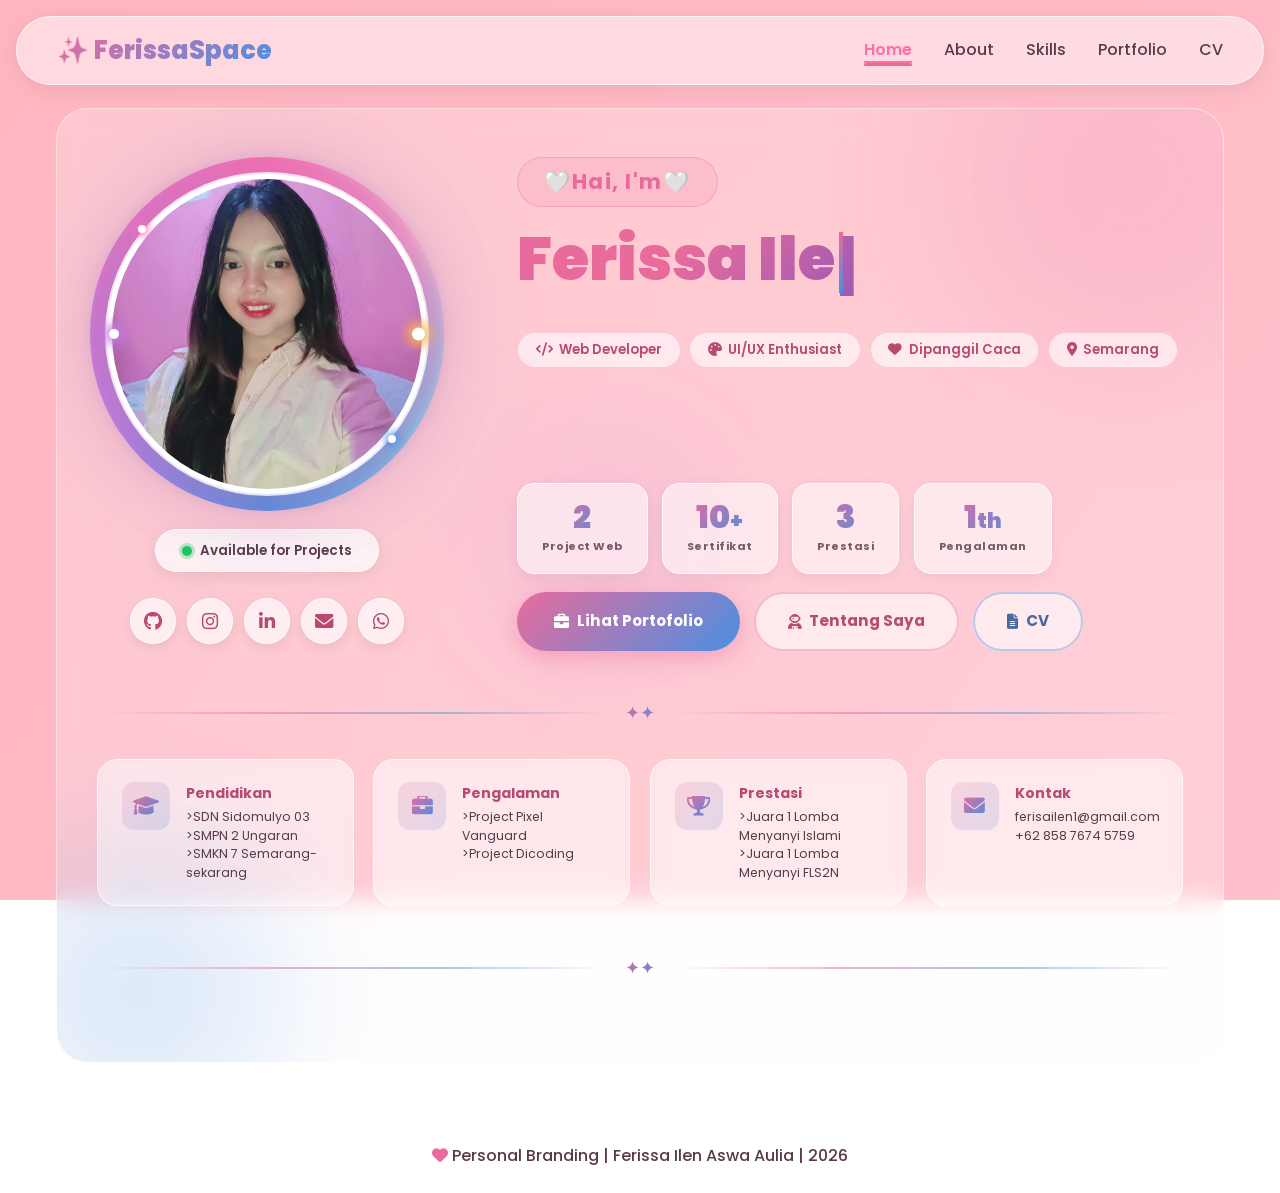
==== index.html @ 4c11c88f "first commit" ====
<!DOCTYPE html>
<html lang="id">
<head>
  <meta charset="UTF-8">
  <meta name="viewport" content="width=device-width, initial-scale=1.0">
  <title>Ferissa Ilen Aswa Aulia | Home</title>
  <link href="https://fonts.googleapis.com/css2?family=Poppins:ital,wght@0,300;0,400;0,500;0,600;0,700;0,800;0,900;1,400&display=swap" rel="stylesheet">
  <link rel="stylesheet" href="https://cdnjs.cloudflare.com/ajax/libs/font-awesome/6.0.0-beta3/css/all.min.css">
  <link rel="stylesheet" href="style.css">
  <style>
/* ═══════════════════════════════════════════
   HERO
═══════════════════════════════════════════ */
.hero-section {
  padding: 3rem 2.5rem 3.5rem;
  position: relative;
  overflow: hidden;
}

/* blobs */
.blob {
  position: absolute;
  border-radius: 50%;
  filter: blur(70px);
  opacity: 0.18;
  pointer-events: none;
  animation: blobFloat 8s ease-in-out infinite alternate;
}
@keyframes blobFloat {
  from { transform: translate(0,0) scale(1); }
  to   { transform: translate(20px,15px) scale(1.07); }
}

.hero-layout {
  display: flex;
  align-items: center;
  gap: 5rem;
  flex-wrap: wrap;
  position: relative;
  z-index: 1;
}

/* ── Photo Column ── */
.photo-col {
  flex: 0 0 auto;
  display: flex;
  flex-direction: column;
  align-items: center;
  gap: 1.6rem;
}

.glow-frame {
  position: relative;
  width: 340px; height: 340px;
  display: flex; align-items: center; justify-content: center;
}

/* outer aura */
.glow-frame::before {
  content: '';
  position: absolute;
  inset: -20px;
  border-radius: 50%;
  background: radial-gradient(circle, rgba(232,107,156,0.45) 0%, rgba(74,144,226,0.25) 50%, transparent 70%);
  animation: auraPulse 3s ease-in-out infinite;
}
@keyframes auraPulse {
  0%,100% { transform: scale(1);   opacity: 0.9; }
  50%     { transform: scale(1.08); opacity: 0.6; }
}

/* spinning rainbow ring */
.spin-ring {
  position: absolute;
  inset: -7px;
  border-radius: 50%;
  background: conic-gradient(
    #ff6eb4 0deg, #ffb3d1 60deg, #87ceeb 120deg,
    #4a90e2 180deg, #c47be8 240deg, #ff6eb4 360deg
  );
  animation: spinCW 5s linear infinite;
  z-index: 0;
}
.spin-ring2 {
  position: absolute;
  inset: -3px;
  border-radius: 50%;
  background: conic-gradient(
    rgba(255,110,180,0.3) 0deg, rgba(74,144,226,0.3) 180deg, rgba(255,110,180,0.3) 360deg
  );
  animation: spinCCW 8s linear infinite;
  filter: blur(4px);
  z-index: 0;
}
@keyframes spinCW  { to { transform: rotate(360deg); } }
@keyframes spinCCW { to { transform: rotate(-360deg); } }

.photo-circle {
  position: relative;
  z-index: 2;
  width: 320px; height: 320px;
  border-radius: 50%;
  overflow: hidden;
  background: white;
  border: 5px solid white;
  box-shadow:
    0 0 0 2px rgba(255,255,255,0.8),
    0 0 60px rgba(232,107,156,0.55),
    0 0 120px rgba(74,144,226,0.25),
    inset 0 0 30px rgba(255,110,180,0.08);
  cursor: pointer;
  transition: transform 0.5s ease;
}
.photo-circle:hover { transform: scale(1.04); }
.photo-circle img {
  width: 100%; height: 100%;
  object-fit: cover; display: block;
  transition: transform 0.5s ease;
}
.photo-circle:hover img { transform: scale(1.08); }

/* sparkles */
.sp {
  position: absolute;
  border-radius: 50%;
  background: white;
  z-index: 3;
  animation: spPulse 2.2s ease-in-out infinite;
}
.sp:nth-child(1){ width:13px;height:13px; top:12px;  left:50%; transform:translateX(-50%); box-shadow:0 0 12px 5px rgba(255,110,180,1);   animation-delay:0s; }
.sp:nth-child(2){ width:10px;height:10px; bottom:12px;left:50%; transform:translateX(-50%); box-shadow:0 0 12px 5px rgba(74,144,226,1);    animation-delay:0.55s; }
.sp:nth-child(3){ width:10px;height:10px; left:12px;  top:50%;  transform:translateY(-50%); box-shadow:0 0 12px 5px rgba(196,123,232,1);   animation-delay:1.1s; }
.sp:nth-child(4){ width:13px;height:13px; right:12px; top:50%;  transform:translateY(-50%); box-shadow:0 0 12px 5px rgba(255,180,80,1);    animation-delay:1.65s; }
.sp:nth-child(5){ width:8px;height:8px;   top:18%;    left:12%; box-shadow:0 0 8px 3px rgba(255,110,180,0.9);   animation-delay:0.3s; }
.sp:nth-child(6){ width:8px;height:8px;   bottom:18%; right:12%;box-shadow:0 0 8px 3px rgba(74,144,226,0.9);   animation-delay:0.9s; }
@keyframes spPulse {
  0%,100%{ opacity:1; transform:translateX(-50%) scale(1); }
  50%    { opacity:0.25; transform:translateX(-50%) scale(0.4); }
}
.sp:nth-child(3),
.sp:nth-child(4),
.sp:nth-child(5),
.sp:nth-child(6) {
  animation-name: spPulse2;
}
@keyframes spPulse2 {
  0%,100%{ opacity:1; transform:translateY(-50%) scale(1); }
  50%    { opacity:0.2; transform:translateY(-50%) scale(0.3); }
}
.sp:nth-child(5),
.sp:nth-child(6) {
  animation-name: spPulse3;
}
@keyframes spPulse3 {
  0%,100%{ opacity:1; transform:scale(1); }
  50%    { opacity:0.2; transform:scale(0.4); }
}

/* status + social */
.status-pill {
  display: inline-flex; align-items: center; gap: 0.55rem;
  background: rgba(255,255,255,0.7);
  backdrop-filter: blur(12px);
  border: 1.5px solid rgba(255,255,255,0.9);
  padding: 0.6rem 1.6rem;
  border-radius: 50px;
  font-size: 0.84rem; font-weight: 600; color: #5a3a4a;
  box-shadow: 0 4px 18px rgba(0,0,0,0.08);
}
.status-dot {
  width: 10px; height: 10px; border-radius: 50%;
  background: #22c55e;
  box-shadow: 0 0 0 3px rgba(34,197,94,0.3);
  animation: greenPulse 1.6s ease-in-out infinite;
}
@keyframes greenPulse {
  0%,100%{ box-shadow:0 0 0 3px rgba(34,197,94,0.3); }
  50%    { box-shadow:0 0 0 8px rgba(34,197,94,0.08); }
}

.socials { display: flex; gap: 0.7rem; }
.soc-btn {
  width: 46px; height: 46px; border-radius: 50%;
  display: flex; align-items: center; justify-content: center;
  font-size: 1.15rem;
  background: rgba(255,255,255,0.6);
  backdrop-filter: blur(8px);
  border: 1.5px solid rgba(255,255,255,0.8);
  color: #b84a72; text-decoration: none;
  transition: all 0.3s;
  box-shadow: 0 4px 14px rgba(0,0,0,0.08);
}
.soc-btn:hover {
  background: linear-gradient(135deg,#e86b9c,#4a90e2);
  color: white; border-color: transparent;
  transform: translateY(-5px) scale(1.14);
  box-shadow: 0 10px 24px rgba(232,107,156,0.5);
}

/* ── Text Column ── */
.text-col {
  flex: 1;
  min-width: 280px;
  display: flex;
  flex-direction: column;
  gap: 1.1rem;
}

.greet-badge {
  display: inline-flex; align-items: center; gap: 0.5rem;
  background: rgba(232,107,156,0.12);
  border: 1.5px solid rgba(232,107,156,0.35);
  padding: 0.45rem 1.3rem;
  border-radius: 50px;
  font-size: 0.88rem; font-weight: 700;
  color: #e86b9c; letter-spacing: 1.5px;
  width: fit-content;
  animation: fadeUp 0.5s ease both;
}
@keyframes fadeUp {
  from { opacity:0; transform:translateY(16px); }
  to   { opacity:1; transform:translateY(0); }
}

.hero-name-text {
  font-size: clamp(2.2rem, 4.8vw, 3.8rem);
  font-weight: 900;
  line-height: 1.12;
  min-height: 90px;
  background: linear-gradient(135deg, #e86b9c 25%, #9b59b6 55%, #4a90e2 80%);
  -webkit-background-clip: text; background-clip: text; color: transparent;
  animation: fadeUp 0.6s 0.1s ease both;
}
.hero-name-text .cursor {
  display: inline-block; width: 4px; height: 1em;
  vertical-align: middle;
  background: linear-gradient(180deg,#e86b9c,#4a90e2);
  margin-left: 4px;
  animation: blink 0.75s step-end infinite;
}
@keyframes blink { 0%,100%{opacity:1} 50%{opacity:0} }

.role-chips {
  display: flex; flex-wrap: wrap; gap: 0.55rem;
  animation: fadeUp 0.6s 0.2s ease both;
}
.chip {
  display: inline-flex; align-items: center; gap: 0.4rem;
  background: rgba(255,255,255,0.6);
  backdrop-filter: blur(6px);
  border: 1.5px solid rgba(232,107,156,0.25);
  padding: 0.38rem 1.1rem;
  border-radius: 30px;
  font-size: 0.82rem; font-weight: 600; color: #b84a72;
  transition: 0.25s;
}
.chip:hover {
  background: rgba(255,255,255,0.85);
  border-color: rgba(232,107,156,0.5);
  transform: translateY(-2px);
}
.chip i { font-size: 0.85rem; }

.hero-bio {
  font-size: 0.97rem; line-height: 1.95;
  color: #4a2a3a; max-width: 530px;
  min-height: 80px;
  animation: fadeUp 0.6s 0.3s ease both;
}

/* Stats */
.stats-grid {
  display: flex; flex-wrap: wrap; gap: 0.9rem;
  animation: fadeUp 0.6s 0.4s ease both;
}
.stat-card {
  background: rgba(255,255,255,0.55);
  backdrop-filter: blur(10px);
  border: 1.5px solid rgba(255,255,255,0.8);
  border-radius: 1.1rem;
  padding: 1.1rem 1.5rem;
  text-align: center;
  min-width: 90px;
  box-shadow: 0 4px 16px rgba(0,0,0,0.06);
  transition: all 0.3s;
  position: relative; overflow: hidden;
}
.stat-card::before {
  content: '';
  position: absolute; bottom: 0; left: 0; right: 0;
  height: 3px;
  background: linear-gradient(90deg,#e86b9c,#4a90e2);
  transform: scaleX(0); transform-origin: left;
  transition: transform 0.3s;
}
.stat-card:hover { transform: translateY(-6px); box-shadow: 0 12px 30px rgba(232,107,156,0.2); }
.stat-card:hover::before { transform: scaleX(1); }
.stat-num {
  font-size: 2rem; font-weight: 900; line-height: 1;
  background: linear-gradient(135deg,#e86b9c,#4a90e2);
  -webkit-background-clip: text; background-clip: text; color: transparent;
}
.stat-lbl { font-size: 0.69rem; font-weight: 700; color: #7a5a6a; margin-top: 0.3rem; letter-spacing: 0.5px; }

/* CTAs */
.cta-group {
  display: flex; flex-wrap: wrap; gap: 0.9rem;
  animation: fadeUp 0.6s 0.5s ease both;
}
.btn-main {
  display: inline-flex; align-items: center; gap: 0.5rem;
  padding: 0.95rem 2.3rem; border-radius: 50px;
  font-size: 0.95rem; font-weight: 700; text-decoration: none;
  background: linear-gradient(135deg,#e86b9c,#4a90e2);
  color: white;
  box-shadow: 0 6px 24px rgba(232,107,156,0.45);
  transition: all 0.3s; font-family: 'Poppins', sans-serif;
  border: none; cursor: pointer;
}
.btn-main:hover { transform: translateY(-4px); box-shadow: 0 14px 35px rgba(232,107,156,0.55); }
.btn-out {
  display: inline-flex; align-items: center; gap: 0.5rem;
  padding: 0.95rem 2rem; border-radius: 50px;
  font-size: 0.95rem; font-weight: 700; text-decoration: none;
  background: rgba(255,255,255,0.6);
  backdrop-filter: blur(8px);
  border: 2px solid rgba(232,107,156,0.38);
  color: #b84a72; transition: all 0.3s; font-family: 'Poppins', sans-serif;
}
.btn-out:hover { background: rgba(255,255,255,0.88); border-color:#e86b9c; transform:translateY(-3px); }
.btn-out.blue { border-color:rgba(74,144,226,0.38); color:#4a6a9e; }
.btn-out.blue:hover { border-color:#4a90e2; }

/* ═══════════════════════════════════════════
   QUICK INFO STRIP (below hero)
═══════════════════════════════════════════ */
.info-strip {
  display: grid;
  grid-template-columns: repeat(auto-fit, minmax(200px, 1fr));
  gap: 1.2rem;
  margin-top: 2rem;
}
.info-card {
  background: rgba(255,255,255,0.42);
  backdrop-filter: blur(10px);
  border: 1.5px solid rgba(255,255,255,0.65);
  border-radius: 1.3rem;
  padding: 1.4rem 1.5rem;
  display: flex; align-items: flex-start; gap: 1rem;
  transition: all 0.3s;
  cursor: default;
}
.info-card:hover { background:rgba(255,255,255,0.65); transform:translateY(-4px); box-shadow:0 10px 28px rgba(232,107,156,0.14); }
.info-card-icon {
  width: 48px; height: 48px; border-radius: 12px; flex-shrink: 0;
  background: linear-gradient(135deg,rgba(232,107,156,0.18),rgba(74,144,226,0.18));
  display: flex; align-items: center; justify-content: center;
}
.info-card-icon i {
  font-size: 1.3rem;
  background: linear-gradient(135deg,#e86b9c,#4a90e2);
  -webkit-background-clip:text; background-clip:text; color:transparent;
}
.info-card-body h4 { font-size:0.88rem; font-weight:700; color:#b84a72; margin-bottom:0.2rem; }
.info-card-body p  { font-size:0.78rem; color:#5a3a4a; line-height:1.5; }

/* ═══════════════════════════════════════════
   FEATURED SKILLS STRIP
═══════════════════════════════════════════ */
.skills-strip-title {
  font-size:1rem; font-weight:700;
  background: linear-gradient(135deg,#e86b9c,#4a90e2);
  -webkit-background-clip:text; background-clip:text; color:transparent;
  margin-bottom:1rem;
  display:flex; align-items:center; gap:0.5rem;
}
.skills-strip {
  display: flex; flex-wrap: wrap; gap: 0.7rem;
}
.skill-chip {
  display: inline-flex; align-items: center; gap: 0.45rem;
  background: rgba(255,255,255,0.52);
  backdrop-filter: blur(6px);
  border: 1.5px solid rgba(255,255,255,0.7);
  padding: 0.5rem 1.1rem; border-radius: 30px;
  font-size: 0.82rem; font-weight: 600; color: #5a3a4a;
  transition: all 0.25s;
}
.skill-chip i { color: #e86b9c; font-size: 0.9rem; }
.skill-chip:hover { background:rgba(255,255,255,0.82); transform:translateY(-2px) scale(1.03); }

/* ═══════════════════════════════════════════
   SECTION CARDS
═══════════════════════════════════════════ */
.section-sub { font-size:0.9rem; font-weight:700; text-transform:uppercase; letter-spacing:2px; color:#e86b9c; margin-bottom:0.4rem; }

/* divider */
.wave-divider {
  display:flex; align-items:center; gap:1rem;
  margin:2rem 0 1.5rem;
}
.wave-line {
  flex:1; height:2px;
  background:linear-gradient(90deg,transparent,rgba(232,107,156,0.5),rgba(74,144,226,0.5),transparent);
  border-radius:4px; overflow:hidden; position:relative;
}
.wave-line::after {
  content:''; position:absolute; top:0; left:-100%; width:60%; height:100%;
  background:linear-gradient(90deg,transparent,rgba(255,255,255,0.8),transparent);
  animation:shimmer 2.8s linear infinite;
}
@keyframes shimmer { to { left:200%; } }
.wave-icon {
  font-size:1.1rem;
  background:linear-gradient(135deg,#e86b9c,#4a90e2);
  -webkit-background-clip:text; background-clip:text; color:transparent;
}

/* ═══ RESPONSIVE ═══ */
@media (max-width: 960px) {
  .hero-layout { gap:2.5rem; justify-content:center; text-align:center; }
  .text-col { align-items:center; }
  .role-chips,.cta-group,.stats-grid,.socials { justify-content:center; }
  .hero-bio { text-align:center; }
  .greet-badge { margin:0 auto; }
}
@media (max-width: 540px) {
  .glow-frame { width:240px; height:240px; }
  .photo-circle { width:224px; height:224px; }
  .hero-section { padding:2rem 1.2rem; }
  .hero-name-text { font-size:1.85rem; min-height:65px; }
  .info-strip { grid-template-columns:1fr; }
}
  </style>
</head>
<body>

<div class="animated-bg"></div>
<div class="hearts-container" id="hearts-container"></div>

<!-- Photo popup overlay -->
<div id="photoPopup" style="display:none;position:fixed;inset:0;z-index:9999;background:rgba(0,0,0,0.7);backdrop-filter:blur(10px);align-items:center;justify-content:center;cursor:zoom-out;" onclick="this.style.display='none';document.body.style.overflow=''">
  <img id="photoPopupImg" src="" alt="" style="max-width:88vw;max-height:88vh;border-radius:1.5rem;box-shadow:0 20px 60px rgba(0,0,0,0.5);animation:popIn 0.3s ease;">
</div>

<nav class="navbar">
  <a href="index.html" class="logo">✨ FerissaSpace</a>
  <ul class="nav-menu">
    <li><a href="index.html">Home</a></li>
    <li><a href="about.html">About</a></li>
    <li><a href="skills.html">Skills</a></li>
    <li><a href="portofolio.html">Portfolio</a></li>
    <li><a href="cv.html">CV</a></li>
  </ul>
  <div class="menu-toggle"><i class="fas fa-bars"></i></div>
</nav>
<main class="container">

  <!-- ═══════ HERO CARD ═══════ -->
  <section class="section-card hero-section">

    <!-- bg blobs -->
    <div class="blob" style="width:380px;height:380px;background:#e86b9c;top:-120px;right:-100px;"></div>
    <div class="blob" style="width:300px;height:300px;background:#4a90e2;bottom:-80px;left:-70px;animation-delay:3s;"></div>
    <div class="blob" style="width:200px;height:200px;background:#c47be8;top:35%;left:38%;animation-delay:1.5s;"></div>

    <div class="hero-layout">

      <!-- ── Photo ── -->
      <div class="photo-col">
        <div class="glow-frame">
          <div class="spin-ring"></div>
          <div class="spin-ring2"></div>
          <span class="sp"></span><span class="sp"></span>
          <span class="sp"></span><span class="sp"></span>
          <span class="sp"></span><span class="sp"></span>
          <div class="photo-circle" id="heroPic" title="Klik untuk perbesar">
            <img src="foto1.jpeg" alt="Ferissa"
                 onerror="this.src='https://randomuser.me/api/portraits/women/68.jpg'">
          </div>
        </div>

        <div class="status-pill">
          <span class="status-dot"></span>
          Available for Projects
        </div>

        <div class="socials">
  <a href="https://github.com/chochochips298" class="soc-btn" title="GitHub"><i class="fab fa-github"></i></a>

  <a href="https://www.instagram.com/_justccaa?igsh=MTJnZzBqZzl2eTkxMw==" class="soc-btn" title="Instagram"><i class="fab fa-instagram"></i></a>

  <a href="https://www.linkedin.com/in/ferissa-ilen-aswa-aulia-2b4b073a4?utm_source=share_via&utm_content=profile&utm_medium=member_android" class="soc-btn" title="LinkedIn"><i class="fab fa-linkedin-in"></i></a>

 <a href="https://mail.google.com/mail/?view=cm&fs=1&to=ferisailen1@gmail.com"
class="soc-btn"
title="Email">
<i class="fas fa-envelope"></i>
</a>

<a href="https://wa.me/6285876745759"
class="soc-btn"
title="WhatsApp">
<i class="fab fa-whatsapp"></i>
</a>
</div>
</div>

      <!-- ── Text ── -->
      <div class="text-col">
        <div class="greet-badge"><h1>&nbsp;🤍Hai, I'm🤍&nbsp;</h1></div>

        <div class="hero-name-text" id="typingName"></div>

        <div class="role-chips">
          <span class="chip"><i class="fas fa-code"></i> Web Developer</span>
          <span class="chip"><i class="fas fa-palette"></i> UI/UX Enthusiast</span>
          <span class="chip"><i class="fas fa-heart"></i> Dipanggil Caca</span>
          <span class="chip"><i class="fas fa-map-marker-alt"></i> Semarang</span>
        </div>

        <div class="hero-bio" id="typingAbout"></div>

        <div class="stats-grid">
          <div class="stat-card">
            <div class="stat-num">2<span style="font-size:1.3rem"></span></div>
            <div class="stat-lbl">Project Web</div>
          </div>
          <div class="stat-card">
            <div class="stat-num">10<span style="font-size:1.3rem">+</span></div>
            <div class="stat-lbl">Sertifikat</div>
          </div>
          <div class="stat-card">
            <div class="stat-num">3</div>
            <div class="stat-lbl">Prestasi</div>
          </div>
          <div class="stat-card">
            <div class="stat-num">1<span style="font-size:1.3rem">th</span></div>
            <div class="stat-lbl">Pengalaman</div>
          </div>
        </div>

        <div class="cta-group">
          <a href="portofolio.html" class="btn-main"><i class="fas fa-briefcase"></i> Lihat Portofolio</a>
          <a href="about.html"     class="btn-out"><i class="fas fa-user-astronaut"></i> Tentang Saya</a>
          <a href="cv.html"        class="btn-out blue"><i class="fas fa-file-alt"></i> CV</a>
        </div>
      </div>

    </div><!-- /hero-layout -->

    <!-- ─ Quick Info Strip ─ -->
    <div class="wave-divider" style="margin-top:3rem;">
      <div class="wave-line"></div>
      <span class="wave-icon">✦✦</span>
      <div class="wave-line"></div>
    </div>

    <div class="info-strip">
      <div class="info-card">
        <div class="info-card-icon"><i class="fas fa-graduation-cap"></i></div>
        <div class="info-card-body">
          <h4>Pendidikan</h4>
          <p>>SDN Sidomulyo 03<br>>SMPN 2 Ungaran<br>>SMKN 7 Semarang-sekarang<br></p>
        </div>
      </div>
      <div class="info-card">
        <div class="info-card-icon"><i class="fas fa-briefcase"></i></div>
        <div class="info-card-body">
          <h4>Pengalaman</h4>
          <p>>Project Pixel Vanguard<br>>Project Dicoding</p>
        </div>
      </div>
      <div class="info-card">
        <div class="info-card-icon"><i class="fas fa-trophy"></i></div>
        <div class="info-card-body">
          <h4>Prestasi</h4>
          <p>>Juara 1 Lomba Menyanyi Islami<br>>Juara 1 Lomba Menyanyi FLS2N</p>
        </div>
      </div>
      <div class="info-card">
        <div class="info-card-icon"><i class="fas fa-envelope"></i></div>
        <div class="info-card-body">
          <h4>Kontak</h4>
          <p>ferisailen1@gmail.com<br>+62 858 7674 5759</p>
        </div>
      </div>
    </div><div class="wave-divider" style="margin-top:3rem;">
      <div class="wave-line"></div>
      <span class="wave-icon">✦✦</span>
      <div class="wave-line"></div>
    </div>

  </section><!-- /hero -->


</main>

<footer>
  <p><i class="fas fa-heart" style="color:#e86b9c;"></i> Personal Branding | Ferissa Ilen Aswa Aulia | 2026</p>
</footer>

<script src="main.js"></script>
<script>
  // Photo click → popup
  document.getElementById('heroPic').addEventListener('click', () => {
    const popup = document.getElementById('photoPopup');
    const img   = document.getElementById('photoPopupImg');
    img.src = document.querySelector('#heroPic img').src;
    popup.style.display = 'flex';
    document.body.style.overflow = 'hidden';
  });
  document.addEventListener('keydown', e => {
    if (e.key === 'Escape') {
      document.getElementById('photoPopup').style.display = 'none';
      document.body.style.overflow = '';
    }
  });
</script>
</body>
</html>
---- style.css ----
/* ===== RESET & BASE ===== */
* { margin: 0; padding: 0; box-sizing: border-box; }

body {
  font-family: 'Poppins', sans-serif;
  min-height: 100vh;
  color: #2d1a2b;
  line-height: 1.6;
  overflow-x: hidden;
}

/* ===== ANIMATED BACKGROUND ===== */
.animated-bg {
  position: fixed; top: 0; left: 0;
  width: 100%; height: 100%;
  z-index: -2;
  background: linear-gradient(125deg, #ffb6c1, #ffc0cb, #b0e0ff, #87ceeb, #ffb6c1);
  background-size: 400% 400%;
  animation: gradientMove 14s ease infinite;
}
@keyframes gradientMove {
  0% { background-position: 0% 50%; }
  50% { background-position: 100% 50%; }
  100% { background-position: 0% 50%; }
}

/* ===== FLOATING HEARTS ===== */
.hearts-container {
  position: fixed; top: 0; left: 0;
  width: 100%; height: 100%;
  z-index: -1;
  pointer-events: none;
  overflow: hidden;
}
.heart {
  position: absolute;
  bottom: -60px;
  font-size: 1.4rem;
  animation: floatHeart linear infinite;
  opacity: 0;
  filter: drop-shadow(0 0 4px rgba(255,100,150,0.4));
}
@keyframes floatHeart {
  0%   { transform: translateY(0) rotate(0deg) scale(0.8); opacity: 0; }
  10%  { opacity: 0.8; }
  80%  { opacity: 0.5; }
  100% { transform: translateY(-110vh) rotate(360deg) scale(1.2); opacity: 0; }
}

/* ===== NAVBAR ===== */
.navbar {
  position: fixed; top: 16px; left: 50%; transform: translateX(-50%);
  width: calc(100% - 2rem);
  max-width: 1400px;
  display: flex; justify-content: space-between; align-items: center;
  padding: 0.8rem 2.5rem;
  background: rgba(255,245,250,0.55);
  backdrop-filter: blur(18px);
  -webkit-backdrop-filter: blur(18px);
  border-radius: 60px;
  box-shadow: 0 4px 24px rgba(0,0,0,0.08);
  border: 1px solid rgba(255,255,255,0.7);
  z-index: 99999;
}

/* push page content below fixed navbar */
body { padding-top: 84px; }
.logo {
  font-size: 1.6rem; font-weight: 800;
  background: linear-gradient(135deg, #e86b9c, #4a90e2);
  -webkit-background-clip: text; background-clip: text; color: transparent;
  text-decoration: none;
}
.nav-menu { display: flex; list-style: none; gap: 2rem; }
.nav-menu a {
  text-decoration: none; color: #5a3a4a;
  font-weight: 500; transition: 0.3s; position: relative;
}
.nav-menu a::after {
  content: ''; position: absolute; bottom: -5px; left: 0;
  width: 0%; height: 2px;
  background: linear-gradient(90deg, #e86b9c, #4a90e2);
  transition: width 0.3s;
}
.nav-menu a:hover::after,
.nav-menu a.active::after { width: 100%; }
.menu-toggle {
  display: none; font-size: 1.5rem; cursor: pointer;
  background: linear-gradient(135deg, #e86b9c, #4a90e2);
  -webkit-background-clip: text; background-clip: text; color: transparent;
}

/* ===== CONTAINER ===== */
.container {
  max-width: 1400px; width: 95%;
  margin: 0 auto; padding: 1.5rem;
}

/* ===== SECTION CARD ===== */
.section-card {
  background: rgba(255,250,252,0.25);
  backdrop-filter: blur(12px);
  border-radius: 2rem;
  padding: 2rem 2.5rem;
  margin-bottom: 2rem;
  border: 1px solid rgba(255,255,255,0.4);
  transition: background 0.4s;
}
.section-card:hover {
  background: rgba(255,250,252,0.35);
}
.section-title {
  font-size: 2rem; margin-bottom: 1.8rem;
  font-weight: 700; display: inline-block;
  background: linear-gradient(135deg, #e86b9c, #4a90e2);
  -webkit-background-clip: text; background-clip: text; color: transparent;
  border-bottom: 3px solid rgba(232,107,156,0.5);
  padding-bottom: 0.3rem;
}
.section-title i { margin-right: 0.7rem; }

/* ===== HERO (HOME) ===== */
.hero { display: flex; gap: 3rem; align-items: center; flex-wrap: wrap; padding: 1rem 0; }
.hero-image { flex: 1; text-align: center; }
.hero-image img {
  width: 220px; height: 220px; border-radius: 50%;
  object-fit: cover;
  border: 4px solid rgba(255,255,255,0.8);
  box-shadow: 0 15px 35px rgba(0,0,0,0.1);
}
.hero-content { flex: 2; }
.greeting { font-size: 1.3rem; font-weight: 500; color: #e86b9c; margin-bottom: 0.5rem; letter-spacing: 1px; }
.typing-name { font-size: 2.8rem; font-weight: 800; min-height: 90px; margin-bottom: 0.5rem; }
.typing-name .cursor, .typing-about .cursor {
  display: inline-block; width: 4px;
  background: linear-gradient(135deg, #e86b9c, #4a90e2);
  margin-left: 3px; animation: blink 0.8s infinite;
}
@keyframes blink { 0%,100%{opacity:1;} 50%{opacity:0;} }
.typing-about { font-size: 1rem; line-height: 1.8; color: #4a2a3a; min-height: 100px; }
.nickname { color: #e86b9c; font-weight: 500; margin-top: 0.5rem; }
.tagline {
  background: linear-gradient(135deg, rgba(232,107,156,0.2), rgba(74,144,226,0.2));
  display: inline-block; padding: 0.5rem 1.5rem;
  border-radius: 40px; font-weight: 600; margin: 1rem 0 0.5rem;
}

/* ===== ABOUT ===== */
.about-grid { display: grid; grid-template-columns: repeat(auto-fit, minmax(300px, 1fr)); gap: 1.5rem; }
.about-item {
  background: rgba(255,255,255,0.4); backdrop-filter: blur(4px);
  padding: 1.3rem; border-radius: 1.2rem; transition: 0.3s;
}
.about-item:hover { background: rgba(255,255,255,0.6); transform: translateY(-3px); }
.about-item i {
  font-size: 2rem;
  background: linear-gradient(135deg, #e86b9c, #4a90e2);
  -webkit-background-clip: text; background-clip: text; color: transparent; margin-bottom: 0.5rem;
}
.about-item h3 { margin-bottom: 0.5rem; color: #b84a72; }

/* ===== SKILLS ===== */
.skills-main, .skills-soft, .skills-hobby { margin: 1.8rem 0; }
.skills-main h3, .skills-soft h3, .skills-hobby h3 {
  margin-bottom: 1.2rem; color: #b84a72; font-weight: 600; font-size: 1.3rem;
}
.skill-bar { margin: 1.2rem 0; }
.skill-info { display: flex; justify-content: space-between; margin-bottom: 0.5rem; font-weight: 500; }
.skill-info span i { margin-right: 8px; color: #e86b9c; }
.percentage { color: #e86b9c; font-weight: 600; }
.progress-bar { background: rgba(245,208,222,0.5); border-radius: 20px; height: 10px; overflow: hidden; }
.progress-fill {
  height: 100%; border-radius: 20px; width: 0%;
  background: linear-gradient(90deg, #e86b9c, #4a90e2);
  transition: width 1s ease-out;
}
.hobby-tags { display: flex; flex-wrap: wrap; gap: 0.8rem; margin-top: 0.5rem; }
.hobby-tags span {
  background: rgba(255,255,255,0.5); backdrop-filter: blur(4px);
  padding: 0.5rem 1.2rem; border-radius: 40px;
  font-size: 0.85rem; font-weight: 500; transition: 0.3s;
}
.hobby-tags span:hover { background: rgba(255,255,255,0.8); transform: scale(1.02); }
.hobby-tags span i { margin-right: 6px; color: #e86b9c; }

/* ===== PORTFOLIO CATEGORY ===== */
.portfolio-category { margin-bottom: 2.5rem; }
.category-header {
  display: flex; align-items: center; gap: 1rem;
  margin-bottom: 1.5rem; padding-bottom: 0.5rem;
  border-bottom: 2px dashed rgba(232,107,156,0.4);
}
.category-header h3 { font-size: 1.5rem; font-weight: 600; color: #b84a72; }
.category-header i {
  font-size: 1.8rem;
  background: linear-gradient(135deg, #e86b9c, #4a90e2);
  -webkit-background-clip: text; background-clip: text; color: transparent;
}
.portfolio-grid { display: grid; grid-template-columns: repeat(auto-fit, minmax(300px, 1fr)); gap: 1.8rem; }
.portfolio-item {
  background: rgba(255,255,255,0.4); backdrop-filter: blur(8px);
  border-radius: 1.2rem; overflow: hidden; transition: all 0.4s;
  cursor: pointer;
}
.portfolio-item:hover {
  transform: translateY(-8px);
  background: rgba(255,255,255,0.6);
  box-shadow: 0 10px 25px rgba(0,0,0,0.1);
}
.portfolio-img { width: 100%; height: 170px; object-fit: cover; transition: transform 0.3s; display: block; }
.portfolio-item:hover .portfolio-img { transform: scale(1.05); }
.portfolio-img-wrapper { overflow: hidden; height: 170px; }
.portfolio-info { padding: 1.2rem; display: flex; flex-direction: column; flex: 1; }
.portfolio-info h4 { margin-bottom: 0.5rem; color: #b84a72; font-weight: 700; }
.portfolio-info p { font-size: 0.8rem; color: #5a3a4a; margin-bottom: 1rem; line-height: 1.5; min-height: 50px; }
.btn-group { display: flex; gap: 0.8rem; flex-wrap: wrap; }
.btn-demo, .btn-github, .btn-view, .btn-award {
  display: inline-flex; align-items: center; gap: 0.4rem;
  padding: 0.5rem 1.2rem; border-radius: 30px;
  font-size: 0.75rem; font-weight: 600; text-decoration: none;
  transition: all 0.3s; border: none; cursor: pointer; font-family: 'Poppins', sans-serif;
}
.btn-demo { background: linear-gradient(135deg, #e86b9c, #4a90e2); color: white; }
.btn-demo:hover, .btn-github:hover, .btn-view:hover, .btn-award:hover { transform: translateY(-2px); }
.btn-github { background: rgba(45,26,43,0.2); border: 1px solid rgba(232,107,156,0.4); color: #b84a72; }
.btn-view { background: rgba(74,144,226,0.15); border: 1px solid rgba(74,144,226,0.4); color: #4a6a9e; }
.btn-award { background: linear-gradient(135deg, #fbbf24, #f59e0b); color: #78350f; }

/* ===== DESIGN SCROLL ===== */
.design-scroll {
  display: flex; gap: 1.5rem; overflow-x: auto;
  padding-bottom: 1rem; scroll-behavior: smooth;
}
.design-scroll::-webkit-scrollbar { height: 10px; }
.design-scroll::-webkit-scrollbar-thumb {
  background: linear-gradient(90deg, #e86b9c, #4a90e2); border-radius: 20px;
}
.design-scroll .portfolio-item { min-width: 320px; max-width: 320px; flex-shrink: 0; display: flex; flex-direction: column; }

/* ===== POPUP / MODAL ===== */
.modal-overlay {
  display: none; position: fixed; inset: 0; z-index: 9999;
  background: rgba(0,0,0,0.6); backdrop-filter: blur(6px);
  align-items: center; justify-content: center;
  padding: 1rem;
}
.modal-overlay.open { display: flex; }
.modal-box {
  background: rgba(255,245,250,0.97);
  backdrop-filter: blur(20px);
  border-radius: 2rem;
  max-width: 700px; width: 100%;
  max-height: 90vh; overflow-y: auto;
  padding: 2rem;
  position: relative;
  box-shadow: 0 20px 60px rgba(0,0,0,0.25);
  border: 1px solid rgba(255,255,255,0.7);
  animation: popIn 0.3s ease;
}
@keyframes popIn {
  from { transform: scale(0.8) translateY(30px); opacity: 0; }
  to { transform: scale(1) translateY(0); opacity: 1; }
}
.modal-close {
  position: absolute; top: 1rem; right: 1.2rem;
  font-size: 1.8rem; cursor: pointer; color: #e86b9c;
  background: none; border: none; font-family: inherit;
  transition: transform 0.2s;
}
.modal-close:hover { transform: rotate(90deg) scale(1.2); }
.modal-img {
  width: 100%; border-radius: 1.2rem;
  max-height: 350px; object-fit: contain;
  margin-bottom: 1.2rem;
  box-shadow: 0 8px 20px rgba(0,0,0,0.1);
}
.modal-title { font-size: 1.5rem; font-weight: 700; color: #b84a72; margin-bottom: 0.5rem; }
.modal-desc { font-size: 0.9rem; color: #4a2a3a; line-height: 1.7; margin-bottom: 1rem; }
.modal-tags { display: flex; flex-wrap: wrap; gap: 0.5rem; margin-bottom: 1.2rem; }
.modal-tag {
  background: rgba(232,107,156,0.15); border: 1px solid rgba(232,107,156,0.3);
  padding: 0.3rem 0.9rem; border-radius: 20px;
  font-size: 0.75rem; font-weight: 500; color: #b84a72;
}
.modal-actions { display: flex; gap: 0.8rem; flex-wrap: wrap; }

/* ===== CERTIFICATES PAGINATION ===== */
.cert-grid {
  display: grid;
  grid-template-columns: repeat(auto-fill, minmax(260px, 1fr));
  gap: 1.5rem;
  margin-bottom: 1.5rem;
}
.cert-item {
  background: rgba(255,255,255,0.45); backdrop-filter: blur(8px);
  border-radius: 1.2rem; overflow: hidden; transition: all 0.3s;
  cursor: pointer;
}
.cert-item:hover { transform: translateY(-6px); box-shadow: 0 10px 25px rgba(0,0,0,0.1); }
.cert-img-wrapper { overflow: hidden; height: 160px; }
.cert-img { width: 100%; height: 160px; object-fit: cover; transition: transform 0.3s; display: block; }
.cert-item:hover .cert-img { transform: scale(1.05); }
.cert-info { padding: 1rem; }
.cert-info h4 { color: #b84a72; font-weight: 700; font-size: 0.9rem; margin-bottom: 0.3rem; }
.cert-info p { font-size: 0.75rem; color: #5a3a4a; line-height: 1.5; }
.cert-btn-group { display: flex; gap: 0.5rem; flex-wrap: wrap; margin-top: 0.8rem; }

/* Pagination controls */
.cert-pagination {
  display: flex; align-items: center; justify-content: center;
  gap: 1rem; margin-top: 1rem;
}
.cert-page-btn {
  display: inline-flex; align-items: center; gap: 0.4rem;
  padding: 0.6rem 1.4rem; border-radius: 30px;
  font-size: 0.85rem; font-weight: 600; cursor: pointer;
  border: none; font-family: 'Poppins', sans-serif;
  background: linear-gradient(135deg, #e86b9c, #4a90e2);
  color: white; transition: all 0.3s;
}
.cert-page-btn:disabled { opacity: 0.4; cursor: not-allowed; }
.cert-page-btn:not(:disabled):hover { transform: translateY(-2px); box-shadow: 0 6px 18px rgba(232,107,156,0.4); }
.cert-page-info { font-size: 0.85rem; font-weight: 600; color: #b84a72; }

/* ===== CV ===== */
.cv-container { display: flex; gap: 2rem; flex-wrap: wrap; }
.cv-photo { flex: 1; text-align: center; min-width: 180px; }
.cv-photo img {
  width: 150px; height: 150px; border-radius: 50%;
  object-fit: cover; border: 3px solid rgba(255,255,255,0.8);
  box-shadow: 0 10px 20px rgba(0,0,0,0.1);
}
.cv-content { flex: 2; }
.cv-content h3 { margin: 1rem 0 0.5rem; color: #b84a72; }
.cv-content h3:first-of-type { margin-top: 0; }
.cv-content p { margin: 0.3rem 0; }
.quotes-box {
  background: linear-gradient(135deg, rgba(232,107,156,0.15), rgba(74,144,226,0.15));
  padding: 1rem; border-radius: 1rem;
  font-style: italic; margin-top: 1rem;
  border-left: 4px solid #e86b9c; font-weight: 500;
}

/* ===== FOOTER ===== */
footer { text-align: center; padding: 1.5rem; color: #5a3a4a; font-weight: 500; }

/* ===== SCROLLBAR ===== */
::-webkit-scrollbar { width: 8px; }
::-webkit-scrollbar-track { background: rgba(255,220,230,0.3); border-radius: 10px; }
::-webkit-scrollbar-thumb { background: linear-gradient(135deg, #e86b9c, #4a90e2); border-radius: 10px; }

/* ===== RESPONSIVE ===== */
@media (max-width: 1024px) {
  .container { width: 98%; padding: 1rem; }
  .section-card { padding: 1.5rem; }
  .typing-name { font-size: 2.2rem; min-height: 80px; }
  .greeting { font-size: 1.1rem; }
}
@media (max-width: 768px) {
  .menu-toggle { display: block; }
  .navbar { padding: 0.8rem 1.5rem; top: 10px; }
  .nav-menu {
    position: fixed; top: 72px; left: -100%; width: 88%;
    background: rgba(255,240,245,0.97); backdrop-filter: blur(20px);
    flex-direction: column; align-items: center; padding: 2rem;
    border-radius: 1.5rem; transition: 0.3s;
    box-shadow: 0 10px 30px rgba(0,0,0,0.12);
    z-index: 99998;
  }
  .nav-menu.active { left: 5%; }
  .hero { text-align: center; flex-direction: column; gap: 1.5rem; }
  .typing-name { font-size: 1.6rem; min-height: 70px; }
  .greeting { font-size: 1rem; }
  .hero-image img { width: 160px; height: 160px; }
  .section-title { font-size: 1.6rem; }
  .portfolio-grid { grid-template-columns: 1fr; }
  .cert-grid { grid-template-columns: 1fr 1fr; }
}
@media (max-width: 480px) {
  .about-grid { grid-template-columns: 1fr; }
  .portfolio-grid { grid-template-columns: 1fr; }
  .cert-grid { grid-template-columns: 1fr; }
  .btn-group { justify-content: center; }
  .typing-name { font-size: 1.3rem; min-height: 60px; }
}
.nav-menu a.active{
  color:#e86b9c;
  position:relative;
}

.nav-menu a.active::after{
  content:'';
  position:absolute;
  left:0;
  bottom:-5px;
  width:100%;
  height:3px;
  background:#e86b9c;
  border-radius:10px;
}
.nav-menu a.active{
  color: #ff6fa5;
  font-weight: 600;
  border-bottom: 2px solid #ff6fa5;
}
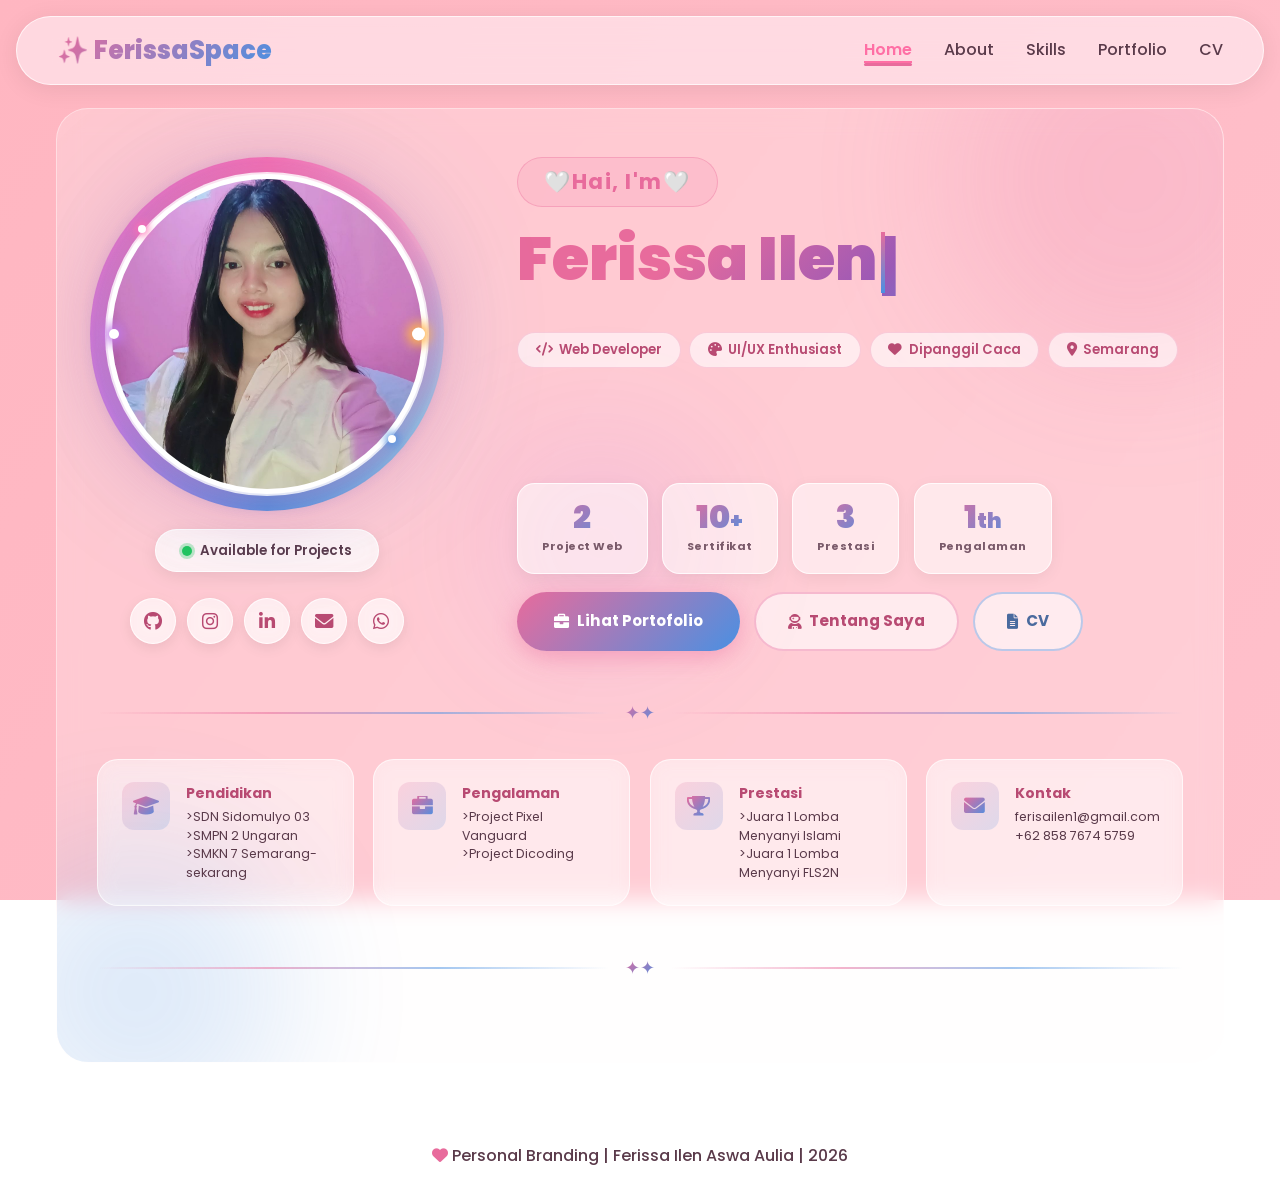
==== commit 81366d44: "first commit" ====
--- a/index.html
+++ b/index.html
@@ -449,7 +449,7 @@
     <li><a href="index.html">Home</a></li>
     <li><a href="about.html">About</a></li>
     <li><a href="skills.html">Skills</a></li>
-    <li><a href="portofolio.html">Portfolio</a></li>
+    <li><a href="portfolio.html">Portfolio</a></li>
     <li><a href="cv.html">CV</a></li>
   </ul>
   <div class="menu-toggle"><i class="fas fa-bars"></i></div>
@@ -541,7 +541,7 @@
         </div>
 
         <div class="cta-group">
-          <a href="portofolio.html" class="btn-main"><i class="fas fa-briefcase"></i> Lihat Portofolio</a>
+          <a href="portfolio.html" class="btn-main"><i class="fas fa-briefcase"></i> Lihat Portofolio</a>
           <a href="about.html"     class="btn-out"><i class="fas fa-user-astronaut"></i> Tentang Saya</a>
           <a href="cv.html"        class="btn-out blue"><i class="fas fa-file-alt"></i> CV</a>
         </div>
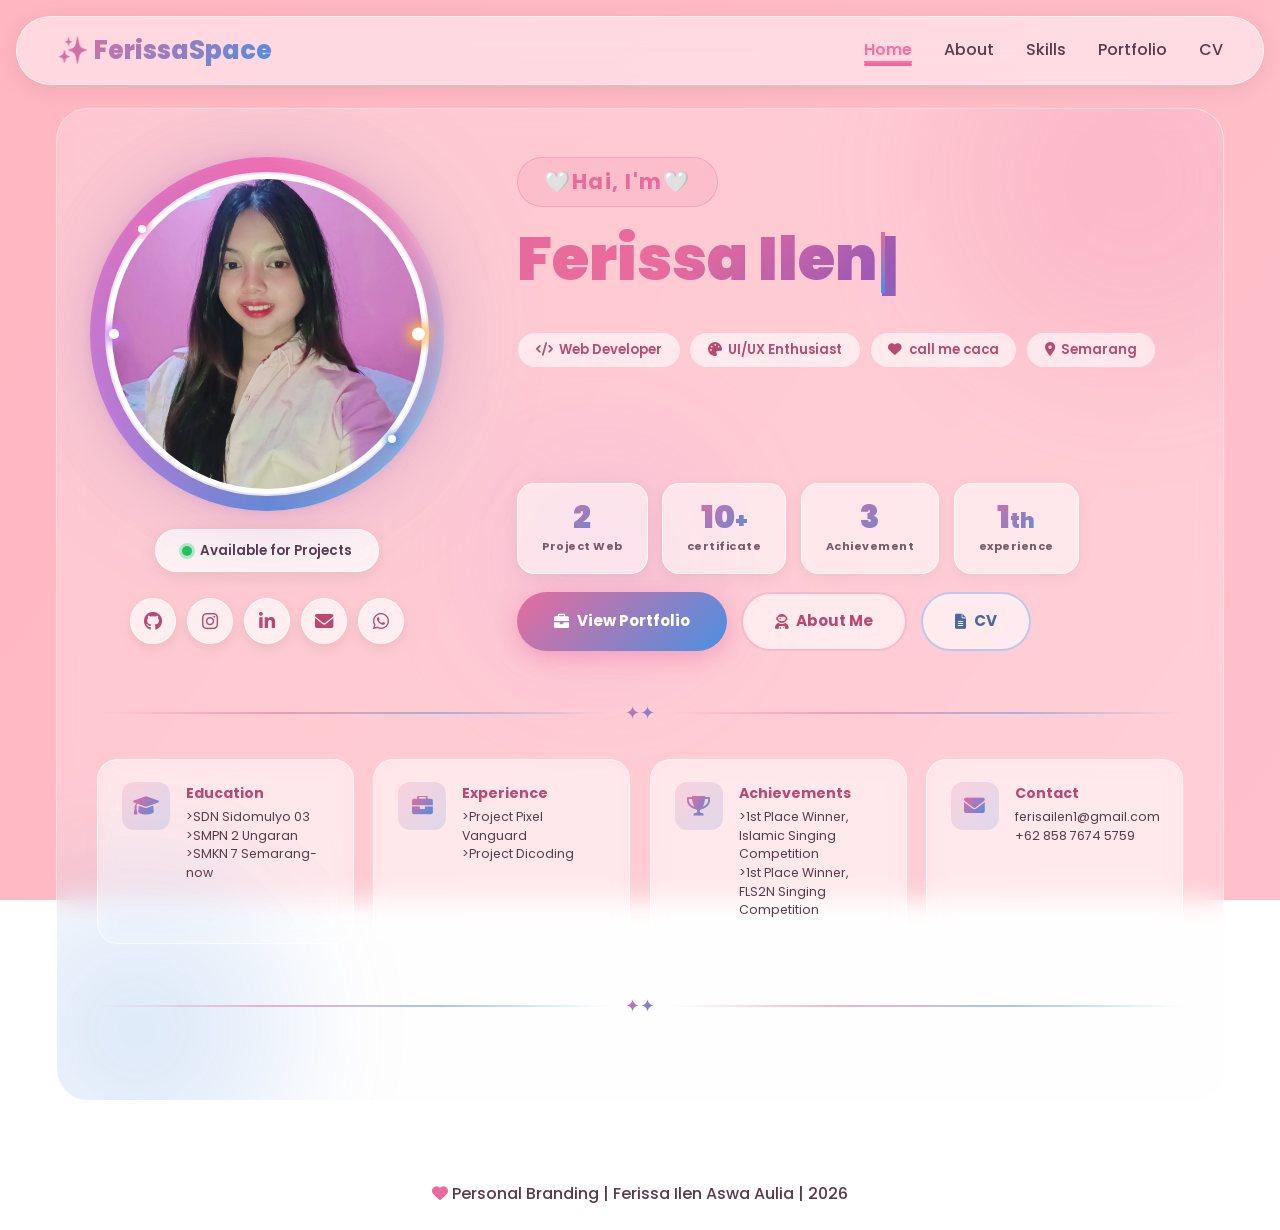
==== commit faaf87eb: "Update website" ====
--- a/index.html
+++ b/index.html
@@ -1,621 +1,1059 @@
-<!DOCTYPE html>
+<!doctype html>
 <html lang="id">
-<head>
-  <meta charset="UTF-8">
-  <meta name="viewport" content="width=device-width, initial-scale=1.0">
-  <title>Ferissa Ilen Aswa Aulia | Home</title>
-  <link href="https://fonts.googleapis.com/css2?family=Poppins:ital,wght@0,300;0,400;0,500;0,600;0,700;0,800;0,900;1,400&display=swap" rel="stylesheet">
-  <link rel="stylesheet" href="https://cdnjs.cloudflare.com/ajax/libs/font-awesome/6.0.0-beta3/css/all.min.css">
-  <link rel="stylesheet" href="style.css">
-  <style>
-/* ═══════════════════════════════════════════
+  <head>
+    <meta charset="UTF-8" />
+    <meta name="viewport" content="width=device-width, initial-scale=1.0" />
+    <title>Ferissa Ilen Aswa Aulia | Home</title>
+    <link
+      href="https://fonts.googleapis.com/css2?family=Poppins:ital,wght@0,300;0,400;0,500;0,600;0,700;0,800;0,900;1,400&display=swap"
+      rel="stylesheet"
+    />
+    <link
+      rel="stylesheet"
+      href="https://cdnjs.cloudflare.com/ajax/libs/font-awesome/6.0.0-beta3/css/all.min.css"
+    />
+    <link rel="stylesheet" href="style.css" />
+    <style>
+      /* ═══════════════════════════════════════════
    HERO
 ═══════════════════════════════════════════ */
-.hero-section {
-  padding: 3rem 2.5rem 3.5rem;
-  position: relative;
-  overflow: hidden;
-}
-
-/* blobs */
-.blob {
-  position: absolute;
-  border-radius: 50%;
-  filter: blur(70px);
-  opacity: 0.18;
-  pointer-events: none;
-  animation: blobFloat 8s ease-in-out infinite alternate;
-}
-@keyframes blobFloat {
-  from { transform: translate(0,0) scale(1); }
-  to   { transform: translate(20px,15px) scale(1.07); }
-}
-
-.hero-layout {
-  display: flex;
-  align-items: center;
-  gap: 5rem;
-  flex-wrap: wrap;
-  position: relative;
-  z-index: 1;
-}
-
-/* ── Photo Column ── */
-.photo-col {
-  flex: 0 0 auto;
-  display: flex;
-  flex-direction: column;
-  align-items: center;
-  gap: 1.6rem;
-}
-
-.glow-frame {
-  position: relative;
-  width: 340px; height: 340px;
-  display: flex; align-items: center; justify-content: center;
-}
-
-/* outer aura */
-.glow-frame::before {
-  content: '';
-  position: absolute;
-  inset: -20px;
-  border-radius: 50%;
-  background: radial-gradient(circle, rgba(232,107,156,0.45) 0%, rgba(74,144,226,0.25) 50%, transparent 70%);
-  animation: auraPulse 3s ease-in-out infinite;
-}
-@keyframes auraPulse {
-  0%,100% { transform: scale(1);   opacity: 0.9; }
-  50%     { transform: scale(1.08); opacity: 0.6; }
-}
-
-/* spinning rainbow ring */
-.spin-ring {
-  position: absolute;
-  inset: -7px;
-  border-radius: 50%;
-  background: conic-gradient(
-    #ff6eb4 0deg, #ffb3d1 60deg, #87ceeb 120deg,
-    #4a90e2 180deg, #c47be8 240deg, #ff6eb4 360deg
-  );
-  animation: spinCW 5s linear infinite;
-  z-index: 0;
-}
-.spin-ring2 {
-  position: absolute;
-  inset: -3px;
-  border-radius: 50%;
-  background: conic-gradient(
-    rgba(255,110,180,0.3) 0deg, rgba(74,144,226,0.3) 180deg, rgba(255,110,180,0.3) 360deg
-  );
-  animation: spinCCW 8s linear infinite;
-  filter: blur(4px);
-  z-index: 0;
-}
-@keyframes spinCW  { to { transform: rotate(360deg); } }
-@keyframes spinCCW { to { transform: rotate(-360deg); } }
-
-.photo-circle {
-  position: relative;
-  z-index: 2;
-  width: 320px; height: 320px;
-  border-radius: 50%;
-  overflow: hidden;
-  background: white;
-  border: 5px solid white;
-  box-shadow:
-    0 0 0 2px rgba(255,255,255,0.8),
-    0 0 60px rgba(232,107,156,0.55),
-    0 0 120px rgba(74,144,226,0.25),
-    inset 0 0 30px rgba(255,110,180,0.08);
-  cursor: pointer;
-  transition: transform 0.5s ease;
-}
-.photo-circle:hover { transform: scale(1.04); }
-.photo-circle img {
-  width: 100%; height: 100%;
-  object-fit: cover; display: block;
-  transition: transform 0.5s ease;
-}
-.photo-circle:hover img { transform: scale(1.08); }
-
-/* sparkles */
-.sp {
-  position: absolute;
-  border-radius: 50%;
-  background: white;
-  z-index: 3;
-  animation: spPulse 2.2s ease-in-out infinite;
-}
-.sp:nth-child(1){ width:13px;height:13px; top:12px;  left:50%; transform:translateX(-50%); box-shadow:0 0 12px 5px rgba(255,110,180,1);   animation-delay:0s; }
-.sp:nth-child(2){ width:10px;height:10px; bottom:12px;left:50%; transform:translateX(-50%); box-shadow:0 0 12px 5px rgba(74,144,226,1);    animation-delay:0.55s; }
-.sp:nth-child(3){ width:10px;height:10px; left:12px;  top:50%;  transform:translateY(-50%); box-shadow:0 0 12px 5px rgba(196,123,232,1);   animation-delay:1.1s; }
-.sp:nth-child(4){ width:13px;height:13px; right:12px; top:50%;  transform:translateY(-50%); box-shadow:0 0 12px 5px rgba(255,180,80,1);    animation-delay:1.65s; }
-.sp:nth-child(5){ width:8px;height:8px;   top:18%;    left:12%; box-shadow:0 0 8px 3px rgba(255,110,180,0.9);   animation-delay:0.3s; }
-.sp:nth-child(6){ width:8px;height:8px;   bottom:18%; right:12%;box-shadow:0 0 8px 3px rgba(74,144,226,0.9);   animation-delay:0.9s; }
-@keyframes spPulse {
-  0%,100%{ opacity:1; transform:translateX(-50%) scale(1); }
-  50%    { opacity:0.25; transform:translateX(-50%) scale(0.4); }
-}
-.sp:nth-child(3),
-.sp:nth-child(4),
-.sp:nth-child(5),
-.sp:nth-child(6) {
-  animation-name: spPulse2;
-}
-@keyframes spPulse2 {
-  0%,100%{ opacity:1; transform:translateY(-50%) scale(1); }
-  50%    { opacity:0.2; transform:translateY(-50%) scale(0.3); }
-}
-.sp:nth-child(5),
-.sp:nth-child(6) {
-  animation-name: spPulse3;
-}
-@keyframes spPulse3 {
-  0%,100%{ opacity:1; transform:scale(1); }
-  50%    { opacity:0.2; transform:scale(0.4); }
-}
-
-/* status + social */
-.status-pill {
-  display: inline-flex; align-items: center; gap: 0.55rem;
-  background: rgba(255,255,255,0.7);
-  backdrop-filter: blur(12px);
-  border: 1.5px solid rgba(255,255,255,0.9);
-  padding: 0.6rem 1.6rem;
-  border-radius: 50px;
-  font-size: 0.84rem; font-weight: 600; color: #5a3a4a;
-  box-shadow: 0 4px 18px rgba(0,0,0,0.08);
-}
-.status-dot {
-  width: 10px; height: 10px; border-radius: 50%;
-  background: #22c55e;
-  box-shadow: 0 0 0 3px rgba(34,197,94,0.3);
-  animation: greenPulse 1.6s ease-in-out infinite;
-}
-@keyframes greenPulse {
-  0%,100%{ box-shadow:0 0 0 3px rgba(34,197,94,0.3); }
-  50%    { box-shadow:0 0 0 8px rgba(34,197,94,0.08); }
-}
-
-.socials { display: flex; gap: 0.7rem; }
-.soc-btn {
-  width: 46px; height: 46px; border-radius: 50%;
-  display: flex; align-items: center; justify-content: center;
-  font-size: 1.15rem;
-  background: rgba(255,255,255,0.6);
-  backdrop-filter: blur(8px);
-  border: 1.5px solid rgba(255,255,255,0.8);
-  color: #b84a72; text-decoration: none;
-  transition: all 0.3s;
-  box-shadow: 0 4px 14px rgba(0,0,0,0.08);
-}
-.soc-btn:hover {
-  background: linear-gradient(135deg,#e86b9c,#4a90e2);
-  color: white; border-color: transparent;
-  transform: translateY(-5px) scale(1.14);
-  box-shadow: 0 10px 24px rgba(232,107,156,0.5);
-}
-
-/* ── Text Column ── */
-.text-col {
-  flex: 1;
-  min-width: 280px;
-  display: flex;
-  flex-direction: column;
-  gap: 1.1rem;
-}
-
-.greet-badge {
-  display: inline-flex; align-items: center; gap: 0.5rem;
-  background: rgba(232,107,156,0.12);
-  border: 1.5px solid rgba(232,107,156,0.35);
-  padding: 0.45rem 1.3rem;
-  border-radius: 50px;
-  font-size: 0.88rem; font-weight: 700;
-  color: #e86b9c; letter-spacing: 1.5px;
-  width: fit-content;
-  animation: fadeUp 0.5s ease both;
-}
-@keyframes fadeUp {
-  from { opacity:0; transform:translateY(16px); }
-  to   { opacity:1; transform:translateY(0); }
-}
-
-.hero-name-text {
-  font-size: clamp(2.2rem, 4.8vw, 3.8rem);
-  font-weight: 900;
-  line-height: 1.12;
-  min-height: 90px;
-  background: linear-gradient(135deg, #e86b9c 25%, #9b59b6 55%, #4a90e2 80%);
-  -webkit-background-clip: text; background-clip: text; color: transparent;
-  animation: fadeUp 0.6s 0.1s ease both;
-}
-.hero-name-text .cursor {
-  display: inline-block; width: 4px; height: 1em;
-  vertical-align: middle;
-  background: linear-gradient(180deg,#e86b9c,#4a90e2);
-  margin-left: 4px;
-  animation: blink 0.75s step-end infinite;
-}
-@keyframes blink { 0%,100%{opacity:1} 50%{opacity:0} }
-
-.role-chips {
-  display: flex; flex-wrap: wrap; gap: 0.55rem;
-  animation: fadeUp 0.6s 0.2s ease both;
-}
-.chip {
-  display: inline-flex; align-items: center; gap: 0.4rem;
-  background: rgba(255,255,255,0.6);
-  backdrop-filter: blur(6px);
-  border: 1.5px solid rgba(232,107,156,0.25);
-  padding: 0.38rem 1.1rem;
-  border-radius: 30px;
-  font-size: 0.82rem; font-weight: 600; color: #b84a72;
-  transition: 0.25s;
-}
-.chip:hover {
-  background: rgba(255,255,255,0.85);
-  border-color: rgba(232,107,156,0.5);
-  transform: translateY(-2px);
-}
-.chip i { font-size: 0.85rem; }
-
-.hero-bio {
-  font-size: 0.97rem; line-height: 1.95;
-  color: #4a2a3a; max-width: 530px;
-  min-height: 80px;
-  animation: fadeUp 0.6s 0.3s ease both;
-}
-
-/* Stats */
-.stats-grid {
-  display: flex; flex-wrap: wrap; gap: 0.9rem;
-  animation: fadeUp 0.6s 0.4s ease both;
-}
-.stat-card {
-  background: rgba(255,255,255,0.55);
-  backdrop-filter: blur(10px);
-  border: 1.5px solid rgba(255,255,255,0.8);
-  border-radius: 1.1rem;
-  padding: 1.1rem 1.5rem;
-  text-align: center;
-  min-width: 90px;
-  box-shadow: 0 4px 16px rgba(0,0,0,0.06);
-  transition: all 0.3s;
-  position: relative; overflow: hidden;
-}
-.stat-card::before {
-  content: '';
-  position: absolute; bottom: 0; left: 0; right: 0;
-  height: 3px;
-  background: linear-gradient(90deg,#e86b9c,#4a90e2);
-  transform: scaleX(0); transform-origin: left;
-  transition: transform 0.3s;
-}
-.stat-card:hover { transform: translateY(-6px); box-shadow: 0 12px 30px rgba(232,107,156,0.2); }
-.stat-card:hover::before { transform: scaleX(1); }
-.stat-num {
-  font-size: 2rem; font-weight: 900; line-height: 1;
-  background: linear-gradient(135deg,#e86b9c,#4a90e2);
-  -webkit-background-clip: text; background-clip: text; color: transparent;
-}
-.stat-lbl { font-size: 0.69rem; font-weight: 700; color: #7a5a6a; margin-top: 0.3rem; letter-spacing: 0.5px; }
-
-/* CTAs */
-.cta-group {
-  display: flex; flex-wrap: wrap; gap: 0.9rem;
-  animation: fadeUp 0.6s 0.5s ease both;
-}
-.btn-main {
-  display: inline-flex; align-items: center; gap: 0.5rem;
-  padding: 0.95rem 2.3rem; border-radius: 50px;
-  font-size: 0.95rem; font-weight: 700; text-decoration: none;
-  background: linear-gradient(135deg,#e86b9c,#4a90e2);
-  color: white;
-  box-shadow: 0 6px 24px rgba(232,107,156,0.45);
-  transition: all 0.3s; font-family: 'Poppins', sans-serif;
-  border: none; cursor: pointer;
-}
-.btn-main:hover { transform: translateY(-4px); box-shadow: 0 14px 35px rgba(232,107,156,0.55); }
-.btn-out {
-  display: inline-flex; align-items: center; gap: 0.5rem;
-  padding: 0.95rem 2rem; border-radius: 50px;
-  font-size: 0.95rem; font-weight: 700; text-decoration: none;
-  background: rgba(255,255,255,0.6);
-  backdrop-filter: blur(8px);
-  border: 2px solid rgba(232,107,156,0.38);
-  color: #b84a72; transition: all 0.3s; font-family: 'Poppins', sans-serif;
-}
-.btn-out:hover { background: rgba(255,255,255,0.88); border-color:#e86b9c; transform:translateY(-3px); }
-.btn-out.blue { border-color:rgba(74,144,226,0.38); color:#4a6a9e; }
-.btn-out.blue:hover { border-color:#4a90e2; }
-
-/* ═══════════════════════════════════════════
+      .hero-section {
+        padding: 3rem 2.5rem 3.5rem;
+        position: relative;
+        overflow: hidden;
+      }
+
+      /* blobs */
+      .blob {
+        position: absolute;
+        border-radius: 50%;
+        filter: blur(70px);
+        opacity: 0.18;
+        pointer-events: none;
+        animation: blobFloat 8s ease-in-out infinite alternate;
+      }
+      @keyframes blobFloat {
+        from {
+          transform: translate(0, 0) scale(1);
+        }
+        to {
+          transform: translate(20px, 15px) scale(1.07);
+        }
+      }
+
+      .hero-layout {
+        display: flex;
+        align-items: center;
+        gap: 5rem;
+        flex-wrap: wrap;
+        position: relative;
+        z-index: 1;
+      }
+
+      /* ── Photo Column ── */
+      .photo-col {
+        flex: 0 0 auto;
+        display: flex;
+        flex-direction: column;
+        align-items: center;
+        gap: 1.6rem;
+      }
+
+      .glow-frame {
+        position: relative;
+        width: 340px;
+        height: 340px;
+        display: flex;
+        align-items: center;
+        justify-content: center;
+      }
+
+      /* outer aura */
+      .glow-frame::before {
+        content: "";
+        position: absolute;
+        inset: -20px;
+        border-radius: 50%;
+        background: radial-gradient(
+          circle,
+          rgba(232, 107, 156, 0.45) 0%,
+          rgba(74, 144, 226, 0.25) 50%,
+          transparent 70%
+        );
+        animation: auraPulse 3s ease-in-out infinite;
+      }
+      @keyframes auraPulse {
+        0%,
+        100% {
+          transform: scale(1);
+          opacity: 0.9;
+        }
+        50% {
+          transform: scale(1.08);
+          opacity: 0.6;
+        }
+      }
+
+      /* spinning rainbow ring */
+      .spin-ring {
+        position: absolute;
+        inset: -7px;
+        border-radius: 50%;
+        background: conic-gradient(
+          #ff6eb4 0deg,
+          #ffb3d1 60deg,
+          #87ceeb 120deg,
+          #4a90e2 180deg,
+          #c47be8 240deg,
+          #ff6eb4 360deg
+        );
+        animation: spinCW 5s linear infinite;
+        z-index: 0;
+      }
+      .spin-ring2 {
+        position: absolute;
+        inset: -3px;
+        border-radius: 50%;
+        background: conic-gradient(
+          rgba(255, 110, 180, 0.3) 0deg,
+          rgba(74, 144, 226, 0.3) 180deg,
+          rgba(255, 110, 180, 0.3) 360deg
+        );
+        animation: spinCCW 8s linear infinite;
+        filter: blur(4px);
+        z-index: 0;
+      }
+      @keyframes spinCW {
+        to {
+          transform: rotate(360deg);
+        }
+      }
+      @keyframes spinCCW {
+        to {
+          transform: rotate(-360deg);
+        }
+      }
+
+      .photo-circle {
+        position: relative;
+        z-index: 2;
+        width: 320px;
+        height: 320px;
+        border-radius: 50%;
+        overflow: hidden;
+        background: white;
+        border: 5px solid white;
+        box-shadow:
+          0 0 0 2px rgba(255, 255, 255, 0.8),
+          0 0 60px rgba(232, 107, 156, 0.55),
+          0 0 120px rgba(74, 144, 226, 0.25),
+          inset 0 0 30px rgba(255, 110, 180, 0.08);
+        cursor: pointer;
+        transition: transform 0.5s ease;
+      }
+      .photo-circle:hover {
+        transform: scale(1.04);
+      }
+      .photo-circle img {
+        width: 100%;
+        height: 100%;
+        object-fit: cover;
+        display: block;
+        transition: transform 0.5s ease;
+      }
+      .photo-circle:hover img {
+        transform: scale(1.08);
+      }
+
+      /* sparkles */
+      .sp {
+        position: absolute;
+        border-radius: 50%;
+        background: white;
+        z-index: 3;
+        animation: spPulse 2.2s ease-in-out infinite;
+      }
+      .sp:nth-child(1) {
+        width: 13px;
+        height: 13px;
+        top: 12px;
+        left: 50%;
+        transform: translateX(-50%);
+        box-shadow: 0 0 12px 5px rgba(255, 110, 180, 1);
+        animation-delay: 0s;
+      }
+      .sp:nth-child(2) {
+        width: 10px;
+        height: 10px;
+        bottom: 12px;
+        left: 50%;
+        transform: translateX(-50%);
+        box-shadow: 0 0 12px 5px rgba(74, 144, 226, 1);
+        animation-delay: 0.55s;
+      }
+      .sp:nth-child(3) {
+        width: 10px;
+        height: 10px;
+        left: 12px;
+        top: 50%;
+        transform: translateY(-50%);
+        box-shadow: 0 0 12px 5px rgba(196, 123, 232, 1);
+        animation-delay: 1.1s;
+      }
+      .sp:nth-child(4) {
+        width: 13px;
+        height: 13px;
+        right: 12px;
+        top: 50%;
+        transform: translateY(-50%);
+        box-shadow: 0 0 12px 5px rgba(255, 180, 80, 1);
+        animation-delay: 1.65s;
+      }
+      .sp:nth-child(5) {
+        width: 8px;
+        height: 8px;
+        top: 18%;
+        left: 12%;
+        box-shadow: 0 0 8px 3px rgba(255, 110, 180, 0.9);
+        animation-delay: 0.3s;
+      }
+      .sp:nth-child(6) {
+        width: 8px;
+        height: 8px;
+        bottom: 18%;
+        right: 12%;
+        box-shadow: 0 0 8px 3px rgba(74, 144, 226, 0.9);
+        animation-delay: 0.9s;
+      }
+      @keyframes spPulse {
+        0%,
+        100% {
+          opacity: 1;
+          transform: translateX(-50%) scale(1);
+        }
+        50% {
+          opacity: 0.25;
+          transform: translateX(-50%) scale(0.4);
+        }
+      }
+      .sp:nth-child(3),
+      .sp:nth-child(4),
+      .sp:nth-child(5),
+      .sp:nth-child(6) {
+        animation-name: spPulse2;
+      }
+      @keyframes spPulse2 {
+        0%,
+        100% {
+          opacity: 1;
+          transform: translateY(-50%) scale(1);
+        }
+        50% {
+          opacity: 0.2;
+          transform: translateY(-50%) scale(0.3);
+        }
+      }
+      .sp:nth-child(5),
+      .sp:nth-child(6) {
+        animation-name: spPulse3;
+      }
+      @keyframes spPulse3 {
+        0%,
+        100% {
+          opacity: 1;
+          transform: scale(1);
+        }
+        50% {
+          opacity: 0.2;
+          transform: scale(0.4);
+        }
+      }
+
+      /* status + social */
+      .status-pill {
+        display: inline-flex;
+        align-items: center;
+        gap: 0.55rem;
+        background: rgba(255, 255, 255, 0.7);
+        backdrop-filter: blur(12px);
+        border: 1.5px solid rgba(255, 255, 255, 0.9);
+        padding: 0.6rem 1.6rem;
+        border-radius: 50px;
+        font-size: 0.84rem;
+        font-weight: 600;
+        color: #5a3a4a;
+        box-shadow: 0 4px 18px rgba(0, 0, 0, 0.08);
+      }
+      .status-dot {
+        width: 10px;
+        height: 10px;
+        border-radius: 50%;
+        background: #22c55e;
+        box-shadow: 0 0 0 3px rgba(34, 197, 94, 0.3);
+        animation: greenPulse 1.6s ease-in-out infinite;
+      }
+      @keyframes greenPulse {
+        0%,
+        100% {
+          box-shadow: 0 0 0 3px rgba(34, 197, 94, 0.3);
+        }
+        50% {
+          box-shadow: 0 0 0 8px rgba(34, 197, 94, 0.08);
+        }
+      }
+
+      .socials {
+        display: flex;
+        gap: 0.7rem;
+      }
+      .soc-btn {
+        width: 46px;
+        height: 46px;
+        border-radius: 50%;
+        display: flex;
+        align-items: center;
+        justify-content: center;
+        font-size: 1.15rem;
+        background: rgba(255, 255, 255, 0.6);
+        backdrop-filter: blur(8px);
+        border: 1.5px solid rgba(255, 255, 255, 0.8);
+        color: #b84a72;
+        text-decoration: none;
+        transition: all 0.3s;
+        box-shadow: 0 4px 14px rgba(0, 0, 0, 0.08);
+      }
+      .soc-btn:hover {
+        background: linear-gradient(135deg, #e86b9c, #4a90e2);
+        color: white;
+        border-color: transparent;
+        transform: translateY(-5px) scale(1.14);
+        box-shadow: 0 10px 24px rgba(232, 107, 156, 0.5);
+      }
+
+      /* ── Text Column ── */
+      .text-col {
+        flex: 1;
+        min-width: 280px;
+        display: flex;
+        flex-direction: column;
+        gap: 1.1rem;
+      }
+
+      .greet-badge {
+        display: inline-flex;
+        align-items: center;
+        gap: 0.5rem;
+        background: rgba(232, 107, 156, 0.12);
+        border: 1.5px solid rgba(232, 107, 156, 0.35);
+        padding: 0.45rem 1.3rem;
+        border-radius: 50px;
+        font-size: 0.88rem;
+        font-weight: 700;
+        color: #e86b9c;
+        letter-spacing: 1.5px;
+        width: fit-content;
+        animation: fadeUp 0.5s ease both;
+      }
+      @keyframes fadeUp {
+        from {
+          opacity: 0;
+          transform: translateY(16px);
+        }
+        to {
+          opacity: 1;
+          transform: translateY(0);
+        }
+      }
+
+      .hero-name-text {
+        font-size: clamp(2.2rem, 4.8vw, 3.8rem);
+        font-weight: 900;
+        line-height: 1.12;
+        min-height: 90px;
+        background: linear-gradient(
+          135deg,
+          #e86b9c 25%,
+          #9b59b6 55%,
+          #4a90e2 80%
+        );
+        -webkit-background-clip: text;
+        background-clip: text;
+        color: transparent;
+        animation: fadeUp 0.6s 0.1s ease both;
+      }
+      .hero-name-text .cursor {
+        display: inline-block;
+        width: 4px;
+        height: 1em;
+        vertical-align: middle;
+        background: linear-gradient(180deg, #e86b9c, #4a90e2);
+        margin-left: 4px;
+        animation: blink 0.75s step-end infinite;
+      }
+      @keyframes blink {
+        0%,
+        100% {
+          opacity: 1;
+        }
+        50% {
+          opacity: 0;
+        }
+      }
+
+      .role-chips {
+        display: flex;
+        flex-wrap: wrap;
+        gap: 0.55rem;
+        animation: fadeUp 0.6s 0.2s ease both;
+      }
+      .chip {
+        display: inline-flex;
+        align-items: center;
+        gap: 0.4rem;
+        background: rgba(255, 255, 255, 0.6);
+        backdrop-filter: blur(6px);
+        border: 1.5px solid rgba(232, 107, 156, 0.25);
+        padding: 0.38rem 1.1rem;
+        border-radius: 30px;
+        font-size: 0.82rem;
+        font-weight: 600;
+        color: #b84a72;
+        transition: 0.25s;
+      }
+      .chip:hover {
+        background: rgba(255, 255, 255, 0.85);
+        border-color: rgba(232, 107, 156, 0.5);
+        transform: translateY(-2px);
+      }
+      .chip i {
+        font-size: 0.85rem;
+      }
+
+      .hero-bio {
+        font-size: 0.97rem;
+        line-height: 1.95;
+        color: #4a2a3a;
+        max-width: 530px;
+        min-height: 80px;
+        animation: fadeUp 0.6s 0.3s ease both;
+      }
+
+      /* Stats */
+      .stats-grid {
+        display: flex;
+        flex-wrap: wrap;
+        gap: 0.9rem;
+        animation: fadeUp 0.6s 0.4s ease both;
+      }
+      .stat-card {
+        background: rgba(255, 255, 255, 0.55);
+        backdrop-filter: blur(10px);
+        border: 1.5px solid rgba(255, 255, 255, 0.8);
+        border-radius: 1.1rem;
+        padding: 1.1rem 1.5rem;
+        text-align: center;
+        min-width: 90px;
+        box-shadow: 0 4px 16px rgba(0, 0, 0, 0.06);
+        transition: all 0.3s;
+        position: relative;
+        overflow: hidden;
+      }
+      .stat-card::before {
+        content: "";
+        position: absolute;
+        bottom: 0;
+        left: 0;
+        right: 0;
+        height: 3px;
+        background: linear-gradient(90deg, #e86b9c, #4a90e2);
+        transform: scaleX(0);
+        transform-origin: left;
+        transition: transform 0.3s;
+      }
+      .stat-card:hover {
+        transform: translateY(-6px);
+        box-shadow: 0 12px 30px rgba(232, 107, 156, 0.2);
+      }
+      .stat-card:hover::before {
+        transform: scaleX(1);
+      }
+      .stat-num {
+        font-size: 2rem;
+        font-weight: 900;
+        line-height: 1;
+        background: linear-gradient(135deg, #e86b9c, #4a90e2);
+        -webkit-background-clip: text;
+        background-clip: text;
+        color: transparent;
+      }
+      .stat-lbl {
+        font-size: 0.69rem;
+        font-weight: 700;
+        color: #7a5a6a;
+        margin-top: 0.3rem;
+        letter-spacing: 0.5px;
+      }
+
+      /* CTAs */
+      .cta-group {
+        display: flex;
+        flex-wrap: wrap;
+        gap: 0.9rem;
+        animation: fadeUp 0.6s 0.5s ease both;
+      }
+      .btn-main {
+        display: inline-flex;
+        align-items: center;
+        gap: 0.5rem;
+        padding: 0.95rem 2.3rem;
+        border-radius: 50px;
+        font-size: 0.95rem;
+        font-weight: 700;
+        text-decoration: none;
+        background: linear-gradient(135deg, #e86b9c, #4a90e2);
+        color: white;
+        box-shadow: 0 6px 24px rgba(232, 107, 156, 0.45);
+        transition: all 0.3s;
+        font-family: "Poppins", sans-serif;
+        border: none;
+        cursor: pointer;
+      }
+      .btn-main:hover {
+        transform: translateY(-4px);
+        box-shadow: 0 14px 35px rgba(232, 107, 156, 0.55);
+      }
+      .btn-out {
+        display: inline-flex;
+        align-items: center;
+        gap: 0.5rem;
+        padding: 0.95rem 2rem;
+        border-radius: 50px;
+        font-size: 0.95rem;
+        font-weight: 700;
+        text-decoration: none;
+        background: rgba(255, 255, 255, 0.6);
+        backdrop-filter: blur(8px);
+        border: 2px solid rgba(232, 107, 156, 0.38);
+        color: #b84a72;
+        transition: all 0.3s;
+        font-family: "Poppins", sans-serif;
+      }
+      .btn-out:hover {
+        background: rgba(255, 255, 255, 0.88);
+        border-color: #e86b9c;
+        transform: translateY(-3px);
+      }
+      .btn-out.blue {
+        border-color: rgba(74, 144, 226, 0.38);
+        color: #4a6a9e;
+      }
+      .btn-out.blue:hover {
+        border-color: #4a90e2;
+      }
+
+      /* ═══════════════════════════════════════════
    QUICK INFO STRIP (below hero)
 ═══════════════════════════════════════════ */
-.info-strip {
-  display: grid;
-  grid-template-columns: repeat(auto-fit, minmax(200px, 1fr));
-  gap: 1.2rem;
-  margin-top: 2rem;
-}
-.info-card {
-  background: rgba(255,255,255,0.42);
-  backdrop-filter: blur(10px);
-  border: 1.5px solid rgba(255,255,255,0.65);
-  border-radius: 1.3rem;
-  padding: 1.4rem 1.5rem;
-  display: flex; align-items: flex-start; gap: 1rem;
-  transition: all 0.3s;
-  cursor: default;
-}
-.info-card:hover { background:rgba(255,255,255,0.65); transform:translateY(-4px); box-shadow:0 10px 28px rgba(232,107,156,0.14); }
-.info-card-icon {
-  width: 48px; height: 48px; border-radius: 12px; flex-shrink: 0;
-  background: linear-gradient(135deg,rgba(232,107,156,0.18),rgba(74,144,226,0.18));
-  display: flex; align-items: center; justify-content: center;
-}
-.info-card-icon i {
-  font-size: 1.3rem;
-  background: linear-gradient(135deg,#e86b9c,#4a90e2);
-  -webkit-background-clip:text; background-clip:text; color:transparent;
-}
-.info-card-body h4 { font-size:0.88rem; font-weight:700; color:#b84a72; margin-bottom:0.2rem; }
-.info-card-body p  { font-size:0.78rem; color:#5a3a4a; line-height:1.5; }
-
-/* ═══════════════════════════════════════════
+      .info-strip {
+        display: grid;
+        grid-template-columns: repeat(auto-fit, minmax(200px, 1fr));
+        gap: 1.2rem;
+        margin-top: 2rem;
+      }
+      .info-card {
+        background: rgba(255, 255, 255, 0.42);
+        backdrop-filter: blur(10px);
+        border: 1.5px solid rgba(255, 255, 255, 0.65);
+        border-radius: 1.3rem;
+        padding: 1.4rem 1.5rem;
+        display: flex;
+        align-items: flex-start;
+        gap: 1rem;
+        transition: all 0.3s;
+        cursor: default;
+      }
+      .info-card:hover {
+        background: rgba(255, 255, 255, 0.65);
+        transform: translateY(-4px);
+        box-shadow: 0 10px 28px rgba(232, 107, 156, 0.14);
+      }
+      .info-card-icon {
+        width: 48px;
+        height: 48px;
+        border-radius: 12px;
+        flex-shrink: 0;
+        background: linear-gradient(
+          135deg,
+          rgba(232, 107, 156, 0.18),
+          rgba(74, 144, 226, 0.18)
+        );
+        display: flex;
+        align-items: center;
+        justify-content: center;
+      }
+      .info-card-icon i {
+        font-size: 1.3rem;
+        background: linear-gradient(135deg, #e86b9c, #4a90e2);
+        -webkit-background-clip: text;
+        background-clip: text;
+        color: transparent;
+      }
+      .info-card-body h4 {
+        font-size: 0.88rem;
+        font-weight: 700;
+        color: #b84a72;
+        margin-bottom: 0.2rem;
+      }
+      .info-card-body p {
+        font-size: 0.78rem;
+        color: #5a3a4a;
+        line-height: 1.5;
+      }
+
+      /* ═══════════════════════════════════════════
    FEATURED SKILLS STRIP
 ═══════════════════════════════════════════ */
-.skills-strip-title {
-  font-size:1rem; font-weight:700;
-  background: linear-gradient(135deg,#e86b9c,#4a90e2);
-  -webkit-background-clip:text; background-clip:text; color:transparent;
-  margin-bottom:1rem;
-  display:flex; align-items:center; gap:0.5rem;
-}
-.skills-strip {
-  display: flex; flex-wrap: wrap; gap: 0.7rem;
-}
-.skill-chip {
-  display: inline-flex; align-items: center; gap: 0.45rem;
-  background: rgba(255,255,255,0.52);
-  backdrop-filter: blur(6px);
-  border: 1.5px solid rgba(255,255,255,0.7);
-  padding: 0.5rem 1.1rem; border-radius: 30px;
-  font-size: 0.82rem; font-weight: 600; color: #5a3a4a;
-  transition: all 0.25s;
-}
-.skill-chip i { color: #e86b9c; font-size: 0.9rem; }
-.skill-chip:hover { background:rgba(255,255,255,0.82); transform:translateY(-2px) scale(1.03); }
-
-/* ═══════════════════════════════════════════
+      .skills-strip-title {
+        font-size: 1rem;
+        font-weight: 700;
+        background: linear-gradient(135deg, #e86b9c, #4a90e2);
+        -webkit-background-clip: text;
+        background-clip: text;
+        color: transparent;
+        margin-bottom: 1rem;
+        display: flex;
+        align-items: center;
+        gap: 0.5rem;
+      }
+      .skills-strip {
+        display: flex;
+        flex-wrap: wrap;
+        gap: 0.7rem;
+      }
+      .skill-chip {
+        display: inline-flex;
+        align-items: center;
+        gap: 0.45rem;
+        background: rgba(255, 255, 255, 0.52);
+        backdrop-filter: blur(6px);
+        border: 1.5px solid rgba(255, 255, 255, 0.7);
+        padding: 0.5rem 1.1rem;
+        border-radius: 30px;
+        font-size: 0.82rem;
+        font-weight: 600;
+        color: #5a3a4a;
+        transition: all 0.25s;
+      }
+      .skill-chip i {
+        color: #e86b9c;
+        font-size: 0.9rem;
+      }
+      .skill-chip:hover {
+        background: rgba(255, 255, 255, 0.82);
+        transform: translateY(-2px) scale(1.03);
+      }
+
+      /* ═══════════════════════════════════════════
    SECTION CARDS
 ═══════════════════════════════════════════ */
-.section-sub { font-size:0.9rem; font-weight:700; text-transform:uppercase; letter-spacing:2px; color:#e86b9c; margin-bottom:0.4rem; }
-
-/* divider */
-.wave-divider {
-  display:flex; align-items:center; gap:1rem;
-  margin:2rem 0 1.5rem;
-}
-.wave-line {
-  flex:1; height:2px;
-  background:linear-gradient(90deg,transparent,rgba(232,107,156,0.5),rgba(74,144,226,0.5),transparent);
-  border-radius:4px; overflow:hidden; position:relative;
-}
-.wave-line::after {
-  content:''; position:absolute; top:0; left:-100%; width:60%; height:100%;
-  background:linear-gradient(90deg,transparent,rgba(255,255,255,0.8),transparent);
-  animation:shimmer 2.8s linear infinite;
-}
-@keyframes shimmer { to { left:200%; } }
-.wave-icon {
-  font-size:1.1rem;
-  background:linear-gradient(135deg,#e86b9c,#4a90e2);
-  -webkit-background-clip:text; background-clip:text; color:transparent;
-}
-
-/* ═══ RESPONSIVE ═══ */
-@media (max-width: 960px) {
-  .hero-layout { gap:2.5rem; justify-content:center; text-align:center; }
-  .text-col { align-items:center; }
-  .role-chips,.cta-group,.stats-grid,.socials { justify-content:center; }
-  .hero-bio { text-align:center; }
-  .greet-badge { margin:0 auto; }
-}
-@media (max-width: 540px) {
-  .glow-frame { width:240px; height:240px; }
-  .photo-circle { width:224px; height:224px; }
-  .hero-section { padding:2rem 1.2rem; }
-  .hero-name-text { font-size:1.85rem; min-height:65px; }
-  .info-strip { grid-template-columns:1fr; }
-}
-  </style>
-</head>
-<body>
-
-<div class="animated-bg"></div>
-<div class="hearts-container" id="hearts-container"></div>
-
-<!-- Photo popup overlay -->
-<div id="photoPopup" style="display:none;position:fixed;inset:0;z-index:9999;background:rgba(0,0,0,0.7);backdrop-filter:blur(10px);align-items:center;justify-content:center;cursor:zoom-out;" onclick="this.style.display='none';document.body.style.overflow=''">
-  <img id="photoPopupImg" src="" alt="" style="max-width:88vw;max-height:88vh;border-radius:1.5rem;box-shadow:0 20px 60px rgba(0,0,0,0.5);animation:popIn 0.3s ease;">
-</div>
-
-<nav class="navbar">
-  <a href="index.html" class="logo">✨ FerissaSpace</a>
-  <ul class="nav-menu">
-    <li><a href="index.html">Home</a></li>
-    <li><a href="about.html">About</a></li>
-    <li><a href="skills.html">Skills</a></li>
-    <li><a href="portfolio.html">Portfolio</a></li>
-    <li><a href="cv.html">CV</a></li>
-  </ul>
-  <div class="menu-toggle"><i class="fas fa-bars"></i></div>
-</nav>
-<main class="container">
-
-  <!-- ═══════ HERO CARD ═══════ -->
-  <section class="section-card hero-section">
-
-    <!-- bg blobs -->
-    <div class="blob" style="width:380px;height:380px;background:#e86b9c;top:-120px;right:-100px;"></div>
-    <div class="blob" style="width:300px;height:300px;background:#4a90e2;bottom:-80px;left:-70px;animation-delay:3s;"></div>
-    <div class="blob" style="width:200px;height:200px;background:#c47be8;top:35%;left:38%;animation-delay:1.5s;"></div>
-
-    <div class="hero-layout">
-
-      <!-- ── Photo ── -->
-      <div class="photo-col">
-        <div class="glow-frame">
-          <div class="spin-ring"></div>
-          <div class="spin-ring2"></div>
-          <span class="sp"></span><span class="sp"></span>
-          <span class="sp"></span><span class="sp"></span>
-          <span class="sp"></span><span class="sp"></span>
-          <div class="photo-circle" id="heroPic" title="Klik untuk perbesar">
-            <img src="foto1.jpeg" alt="Ferissa"
-                 onerror="this.src='https://randomuser.me/api/portraits/women/68.jpg'">
+      .section-sub {
+        font-size: 0.9rem;
+        font-weight: 700;
+        text-transform: uppercase;
+        letter-spacing: 2px;
+        color: #e86b9c;
+        margin-bottom: 0.4rem;
+      }
+
+      /* divider */
+      .wave-divider {
+        display: flex;
+        align-items: center;
+        gap: 1rem;
+        margin: 2rem 0 1.5rem;
+      }
+      .wave-line {
+        flex: 1;
+        height: 2px;
+        background: linear-gradient(
+          90deg,
+          transparent,
+          rgba(232, 107, 156, 0.5),
+          rgba(74, 144, 226, 0.5),
+          transparent
+        );
+        border-radius: 4px;
+        overflow: hidden;
+        position: relative;
+      }
+      .wave-line::after {
+        content: "";
+        position: absolute;
+        top: 0;
+        left: -100%;
+        width: 60%;
+        height: 100%;
+        background: linear-gradient(
+          90deg,
+          transparent,
+          rgba(255, 255, 255, 0.8),
+          transparent
+        );
+        animation: shimmer 2.8s linear infinite;
+      }
+      @keyframes shimmer {
+        to {
+          left: 200%;
+        }
+      }
+      .wave-icon {
+        font-size: 1.1rem;
+        background: linear-gradient(135deg, #e86b9c, #4a90e2);
+        -webkit-background-clip: text;
+        background-clip: text;
+        color: transparent;
+      }
+
+      /* ═══ RESPONSIVE ═══ */
+      @media (max-width: 960px) {
+        .hero-layout {
+          gap: 2.5rem;
+          justify-content: center;
+          text-align: center;
+        }
+        .text-col {
+          align-items: center;
+        }
+        .role-chips,
+        .cta-group,
+        .stats-grid,
+        .socials {
+          justify-content: center;
+        }
+        .hero-bio {
+          text-align: center;
+        }
+        .greet-badge {
+          margin: 0 auto;
+        }
+      }
+      @media (max-width: 540px) {
+        .glow-frame {
+          width: 240px;
+          height: 240px;
+        }
+        .photo-circle {
+          width: 224px;
+          height: 224px;
+        }
+        .hero-section {
+          padding: 2rem 1.2rem;
+        }
+        .hero-name-text {
+          font-size: 1.85rem;
+          min-height: 65px;
+        }
+        .info-strip {
+          grid-template-columns: 1fr;
+        }
+      }
+    </style>
+  </head>
+  <body>
+    <div class="animated-bg"></div>
+    <div class="hearts-container" id="hearts-container"></div>
+
+    <!-- Photo popup overlay -->
+    <div
+      id="photoPopup"
+      style="
+        display: none;
+        position: fixed;
+        inset: 0;
+        z-index: 9999;
+        background: rgba(0, 0, 0, 0.7);
+        backdrop-filter: blur(10px);
+        align-items: center;
+        justify-content: center;
+        cursor: zoom-out;
+      "
+      onclick="
+        this.style.display = 'none';
+        document.body.style.overflow = '';
+      "
+    >
+      <img
+        id="photoPopupImg"
+        src=""
+        alt=""
+        style="
+          max-width: 88vw;
+          max-height: 88vh;
+          border-radius: 1.5rem;
+          box-shadow: 0 20px 60px rgba(0, 0, 0, 0.5);
+          animation: popIn 0.3s ease;
+        "
+      />
+    </div>
+
+    <nav class="navbar">
+      <a href="index.html" class="logo">✨ FerissaSpace</a>
+      <ul class="nav-menu">
+        <li><a href="index.html">Home</a></li>
+        <li><a href="about.html">About</a></li>
+        <li><a href="skills.html">Skills</a></li>
+        <li><a href="portfolio.html">Portfolio</a></li>
+        <li><a href="cv.html">CV</a></li>
+      </ul>
+      <div class="menu-toggle"><i class="fas fa-bars"></i></div>
+    </nav>
+    <main class="container">
+      <!-- ═══════ HERO CARD ═══════ -->
+      <section class="section-card hero-section">
+        <!-- bg blobs -->
+        <div
+          class="blob"
+          style="
+            width: 380px;
+            height: 380px;
+            background: #e86b9c;
+            top: -120px;
+            right: -100px;
+          "
+        ></div>
+        <div
+          class="blob"
+          style="
+            width: 300px;
+            height: 300px;
+            background: #4a90e2;
+            bottom: -80px;
+            left: -70px;
+            animation-delay: 3s;
+          "
+        ></div>
+        <div
+          class="blob"
+          style="
+            width: 200px;
+            height: 200px;
+            background: #c47be8;
+            top: 35%;
+            left: 38%;
+            animation-delay: 1.5s;
+          "
+        ></div>
+
+        <div class="hero-layout">
+          <!-- ── Photo ── -->
+          <div class="photo-col">
+            <div class="glow-frame">
+              <div class="spin-ring"></div>
+              <div class="spin-ring2"></div>
+              <span class="sp"></span><span class="sp"></span>
+              <span class="sp"></span><span class="sp"></span>
+              <span class="sp"></span><span class="sp"></span>
+              <div
+                class="photo-circle"
+                id="heroPic"
+                title="Klik untuk perbesar"
+              >
+                <img
+                  src="foto1.jpeg"
+                  alt="Ferissa"
+                  onerror="
+                    this.src =
+                      'https://randomuser.me/api/portraits/women/68.jpg'
+                  "
+                />
+              </div>
+            </div>
+
+            <div class="status-pill">
+              <span class="status-dot"></span>
+              Available for Projects
+            </div>
+
+            <div class="socials">
+              <a
+                href="https://github.com/chochochips298"
+                class="soc-btn"
+                title="GitHub"
+                ><i class="fab fa-github"></i
+              ></a>
+
+              <a
+                href="https://www.instagram.com/_justccaa?igsh=MTJnZzBqZzl2eTkxMw=="
+                class="soc-btn"
+                title="Instagram"
+                ><i class="fab fa-instagram"></i
+              ></a>
+
+              <a
+                href="https://www.linkedin.com/in/ferissa-ilen-aswa-aulia-2b4b073a4?utm_source=share_via&utm_content=profile&utm_medium=member_android"
+                class="soc-btn"
+                title="LinkedIn"
+                ><i class="fab fa-linkedin-in"></i
+              ></a>
+
+              <a
+                href="https://mail.google.com/mail/?view=cm&fs=1&to=ferisailen1@gmail.com"
+                class="soc-btn"
+                title="Email"
+              >
+                <i class="fas fa-envelope"></i>
+              </a>
+
+              <a
+                href="https://wa.me/6285876745759"
+                class="soc-btn"
+                title="WhatsApp"
+              >
+                <i class="fab fa-whatsapp"></i>
+              </a>
+            </div>
+          </div>
+
+          <!-- ── Text ── -->
+          <div class="text-col">
+            <div class="greet-badge"><h1>&nbsp;🤍Hai, I'm🤍&nbsp;</h1></div>
+
+            <div class="hero-name-text" id="typingName"></div>
+
+            <div class="role-chips">
+              <span class="chip"
+                ><i class="fas fa-code"></i> Web Developer</span
+              >
+              <span class="chip"
+                ><i class="fas fa-palette"></i> UI/UX Enthusiast</span
+              >
+              <span class="chip"
+                ><i class="fas fa-heart"></i> call me caca</span
+              >
+              <span class="chip"
+                ><i class="fas fa-map-marker-alt"></i> Semarang</span
+              >
+            </div>
+
+            <div class="hero-bio" id="typingAbout"></div>
+
+            <div class="stats-grid">
+              <div class="stat-card">
+                <div class="stat-num">
+                  2<span style="font-size: 1.3rem"></span>
+                </div>
+                <div class="stat-lbl">Project Web</div>
+              </div>
+              <div class="stat-card">
+                <div class="stat-num">
+                  10<span style="font-size: 1.3rem">+</span>
+                </div>
+                <div class="stat-lbl">certificate</div>
+              </div>
+              <div class="stat-card">
+                <div class="stat-num">3</div>
+                <div class="stat-lbl">Achievement</div>
+              </div>
+              <div class="stat-card">
+                <div class="stat-num">
+                  1<span style="font-size: 1.3rem">th</span>
+                </div>
+                <div class="stat-lbl">experience</div>
+              </div>
+            </div>
+
+            <div class="cta-group">
+              <a href="portfolio.html" class="btn-main"
+                ><i class="fas fa-briefcase"></i> View Portfolio</a
+              >
+              <a href="about.html" class="btn-out"
+                ><i class="fas fa-user-astronaut"></i> About Me</a
+              >
+              <a href="cv.html" class="btn-out blue"
+                ><i class="fas fa-file-alt"></i> CV</a
+              >
+            </div>
           </div>
         </div>
-
-        <div class="status-pill">
-          <span class="status-dot"></span>
-          Available for Projects
+        <!-- /hero-layout -->
+
+        <!-- ─ Quick Info Strip ─ -->
+        <div class="wave-divider" style="margin-top: 3rem">
+          <div class="wave-line"></div>
+          <span class="wave-icon">✦✦</span>
+          <div class="wave-line"></div>
         </div>
 
-        <div class="socials">
-  <a href="https://github.com/chochochips298" class="soc-btn" title="GitHub"><i class="fab fa-github"></i></a>
-
-  <a href="https://www.instagram.com/_justccaa?igsh=MTJnZzBqZzl2eTkxMw==" class="soc-btn" title="Instagram"><i class="fab fa-instagram"></i></a>
-
-  <a href="https://www.linkedin.com/in/ferissa-ilen-aswa-aulia-2b4b073a4?utm_source=share_via&utm_content=profile&utm_medium=member_android" class="soc-btn" title="LinkedIn"><i class="fab fa-linkedin-in"></i></a>
-
- <a href="https://mail.google.com/mail/?view=cm&fs=1&to=ferisailen1@gmail.com"
-class="soc-btn"
-title="Email">
-<i class="fas fa-envelope"></i>
-</a>
-
-<a href="https://wa.me/6285876745759"
-class="soc-btn"
-title="WhatsApp">
-<i class="fab fa-whatsapp"></i>
-</a>
-</div>
-</div>
-
-      <!-- ── Text ── -->
-      <div class="text-col">
-        <div class="greet-badge"><h1>&nbsp;🤍Hai, I'm🤍&nbsp;</h1></div>
-
-        <div class="hero-name-text" id="typingName"></div>
-
-        <div class="role-chips">
-          <span class="chip"><i class="fas fa-code"></i> Web Developer</span>
-          <span class="chip"><i class="fas fa-palette"></i> UI/UX Enthusiast</span>
-          <span class="chip"><i class="fas fa-heart"></i> Dipanggil Caca</span>
-          <span class="chip"><i class="fas fa-map-marker-alt"></i> Semarang</span>
-        </div>
-
-        <div class="hero-bio" id="typingAbout"></div>
-
-        <div class="stats-grid">
-          <div class="stat-card">
-            <div class="stat-num">2<span style="font-size:1.3rem"></span></div>
-            <div class="stat-lbl">Project Web</div>
+        <div class="info-strip">
+          <div class="info-card">
+            <div class="info-card-icon">
+              <i class="fas fa-graduation-cap"></i>
+            </div>
+            <div class="info-card-body">
+              <h4>Education</h4>
+              <p>
+                >SDN Sidomulyo 03<br />>SMPN 2 Ungaran<br />>SMKN 7
+                Semarang-now<br />
+              </p>
+            </div>
           </div>
-          <div class="stat-card">
-            <div class="stat-num">10<span style="font-size:1.3rem">+</span></div>
-            <div class="stat-lbl">Sertifikat</div>
+          <div class="info-card">
+            <div class="info-card-icon"><i class="fas fa-briefcase"></i></div>
+            <div class="info-card-body">
+              <h4>Experience</h4>
+              <p>>Project Pixel Vanguard<br />>Project Dicoding</p>
+            </div>
           </div>
-          <div class="stat-card">
-            <div class="stat-num">3</div>
-            <div class="stat-lbl">Prestasi</div>
+          <div class="info-card">
+            <div class="info-card-icon"><i class="fas fa-trophy"></i></div>
+            <div class="info-card-body">
+              <h4>Achievements</h4>
+              <p>
+                >1st Place Winner, Islamic Singing Competition<br />>1st Place
+                Winner, FLS2N Singing Competition
+              </p>
+            </div>
           </div>
-          <div class="stat-card">
-            <div class="stat-num">1<span style="font-size:1.3rem">th</span></div>
-            <div class="stat-lbl">Pengalaman</div>
+          <div class="info-card">
+            <div class="info-card-icon"><i class="fas fa-envelope"></i></div>
+            <div class="info-card-body">
+              <h4>Contact</h4>
+              <p>ferisailen1@gmail.com<br />+62 858 7674 5759</p>
+            </div>
           </div>
         </div>
-
-        <div class="cta-group">
-          <a href="portfolio.html" class="btn-main"><i class="fas fa-briefcase"></i> Lihat Portofolio</a>
-          <a href="about.html"     class="btn-out"><i class="fas fa-user-astronaut"></i> Tentang Saya</a>
-          <a href="cv.html"        class="btn-out blue"><i class="fas fa-file-alt"></i> CV</a>
+        <div class="wave-divider" style="margin-top: 3rem">
+          <div class="wave-line"></div>
+          <span class="wave-icon">✦✦</span>
+          <div class="wave-line"></div>
         </div>
-      </div>
-
-    </div><!-- /hero-layout -->
-
-    <!-- ─ Quick Info Strip ─ -->
-    <div class="wave-divider" style="margin-top:3rem;">
-      <div class="wave-line"></div>
-      <span class="wave-icon">✦✦</span>
-      <div class="wave-line"></div>
-    </div>
-
-    <div class="info-strip">
-      <div class="info-card">
-        <div class="info-card-icon"><i class="fas fa-graduation-cap"></i></div>
-        <div class="info-card-body">
-          <h4>Pendidikan</h4>
-          <p>>SDN Sidomulyo 03<br>>SMPN 2 Ungaran<br>>SMKN 7 Semarang-sekarang<br></p>
-        </div>
-      </div>
-      <div class="info-card">
-        <div class="info-card-icon"><i class="fas fa-briefcase"></i></div>
-        <div class="info-card-body">
-          <h4>Pengalaman</h4>
-          <p>>Project Pixel Vanguard<br>>Project Dicoding</p>
-        </div>
-      </div>
-      <div class="info-card">
-        <div class="info-card-icon"><i class="fas fa-trophy"></i></div>
-        <div class="info-card-body">
-          <h4>Prestasi</h4>
-          <p>>Juara 1 Lomba Menyanyi Islami<br>>Juara 1 Lomba Menyanyi FLS2N</p>
-        </div>
-      </div>
-      <div class="info-card">
-        <div class="info-card-icon"><i class="fas fa-envelope"></i></div>
-        <div class="info-card-body">
-          <h4>Kontak</h4>
-          <p>ferisailen1@gmail.com<br>+62 858 7674 5759</p>
-        </div>
-      </div>
-    </div><div class="wave-divider" style="margin-top:3rem;">
-      <div class="wave-line"></div>
-      <span class="wave-icon">✦✦</span>
-      <div class="wave-line"></div>
-    </div>
-
-  </section><!-- /hero -->
-
-
-</main>
-
-<footer>
-  <p><i class="fas fa-heart" style="color:#e86b9c;"></i> Personal Branding | Ferissa Ilen Aswa Aulia | 2026</p>
-</footer>
-
-<script src="main.js"></script>
-<script>
-  // Photo click → popup
-  document.getElementById('heroPic').addEventListener('click', () => {
-    const popup = document.getElementById('photoPopup');
-    const img   = document.getElementById('photoPopupImg');
-    img.src = document.querySelector('#heroPic img').src;
-    popup.style.display = 'flex';
-    document.body.style.overflow = 'hidden';
-  });
-  document.addEventListener('keydown', e => {
-    if (e.key === 'Escape') {
-      document.getElementById('photoPopup').style.display = 'none';
-      document.body.style.overflow = '';
-    }
-  });
-</script>
-</body>
+      </section>
+      <!-- /hero -->
+    </main>
+
+    <footer>
+      <p>
+        <i class="fas fa-heart" style="color: #e86b9c"></i> Personal Branding |
+        Ferissa Ilen Aswa Aulia | 2026
+      </p>
+    </footer>
+
+    <script src="main.js"></script>
+    <script>
+      // Photo click → popup
+      document.getElementById("heroPic").addEventListener("click", () => {
+        const popup = document.getElementById("photoPopup");
+        const img = document.getElementById("photoPopupImg");
+        img.src = document.querySelector("#heroPic img").src;
+        popup.style.display = "flex";
+        document.body.style.overflow = "hidden";
+      });
+      document.addEventListener("keydown", (e) => {
+        if (e.key === "Escape") {
+          document.getElementById("photoPopup").style.display = "none";
+          document.body.style.overflow = "";
+        }
+      });
+    </script>
+  </body>
 </html>
